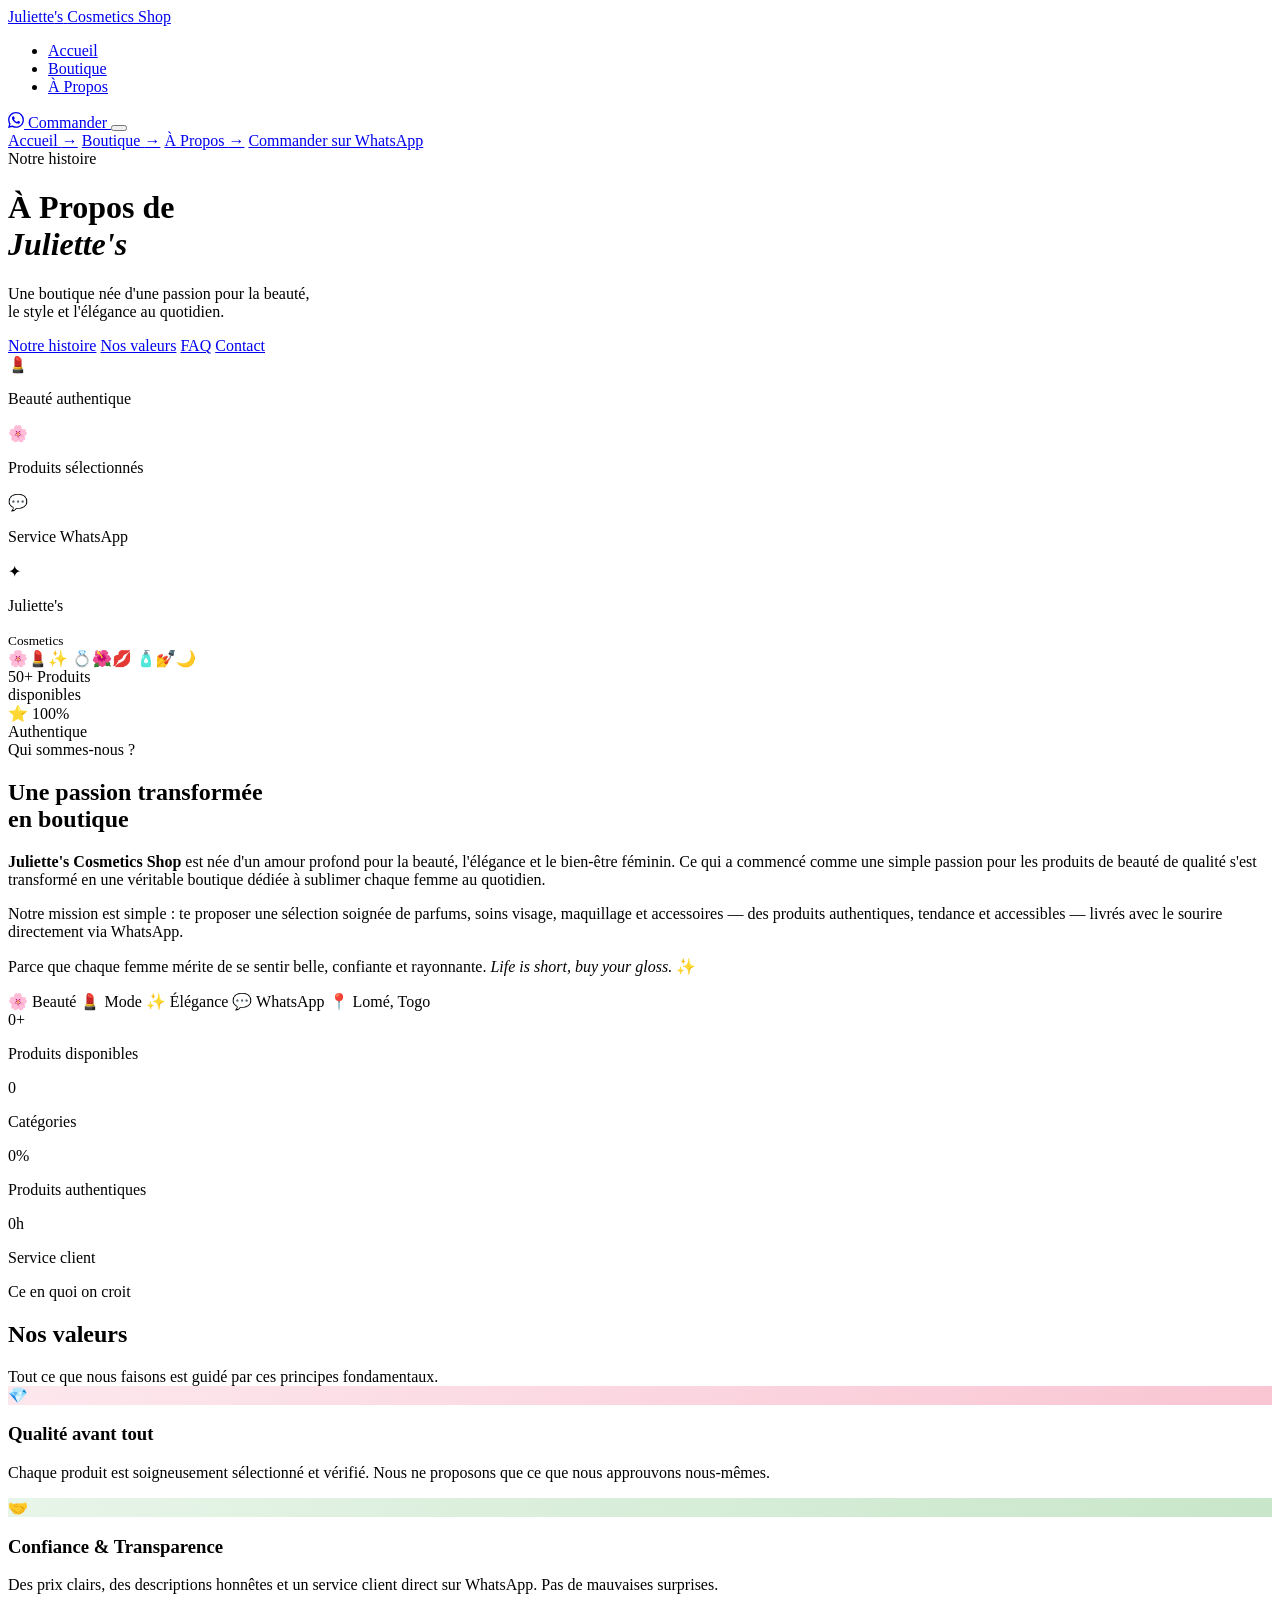
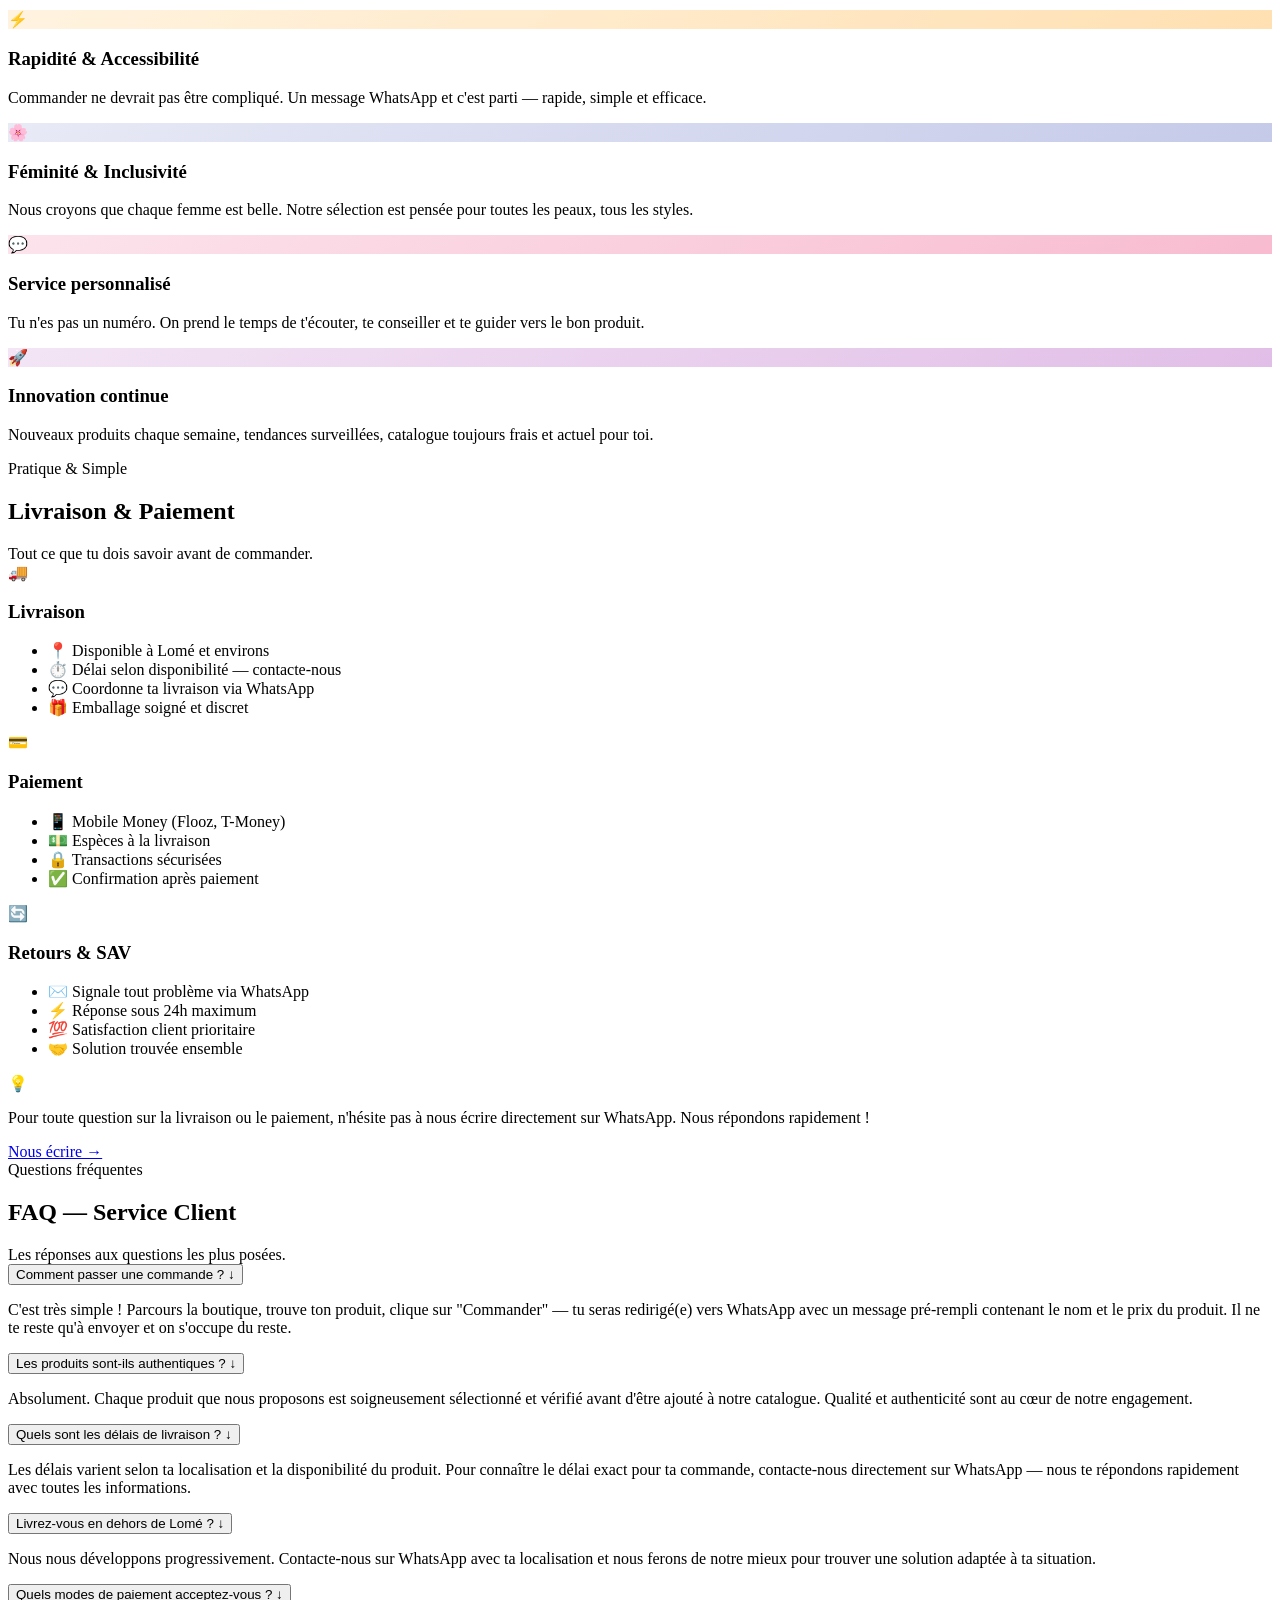
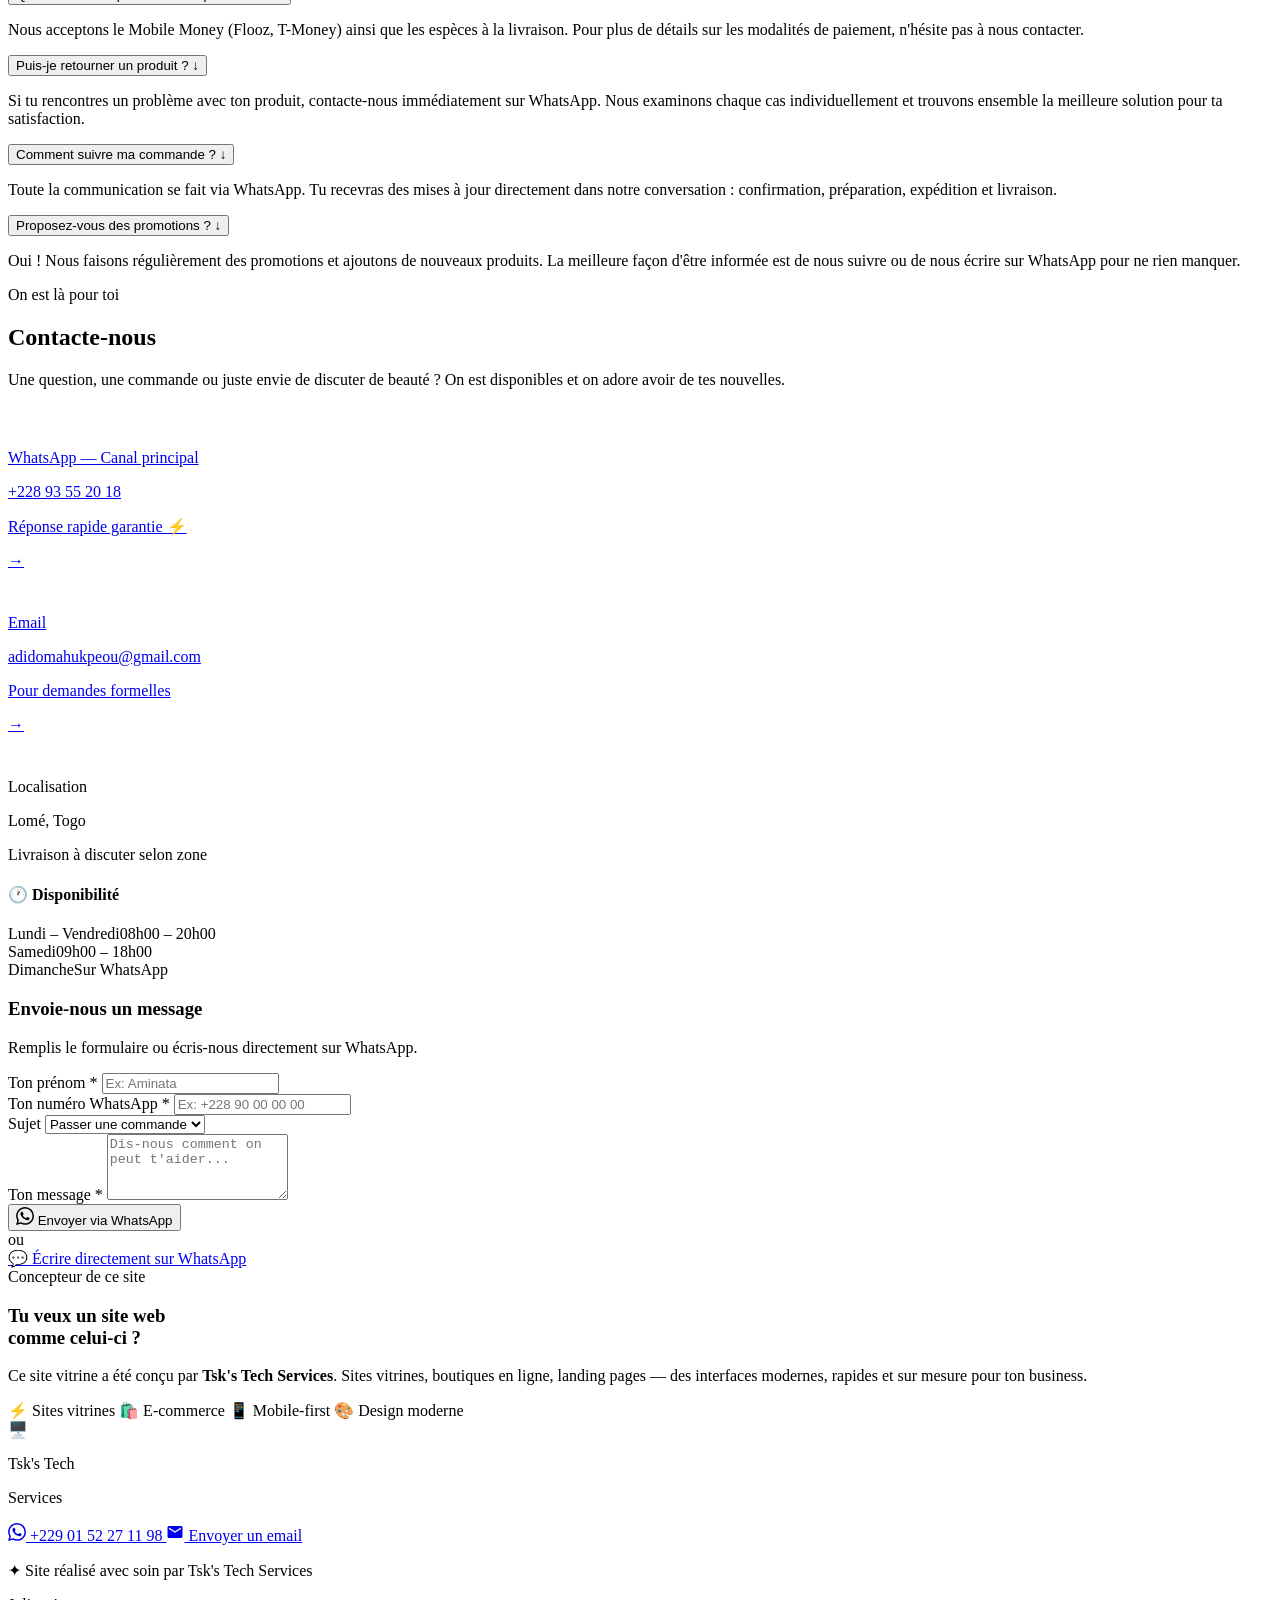
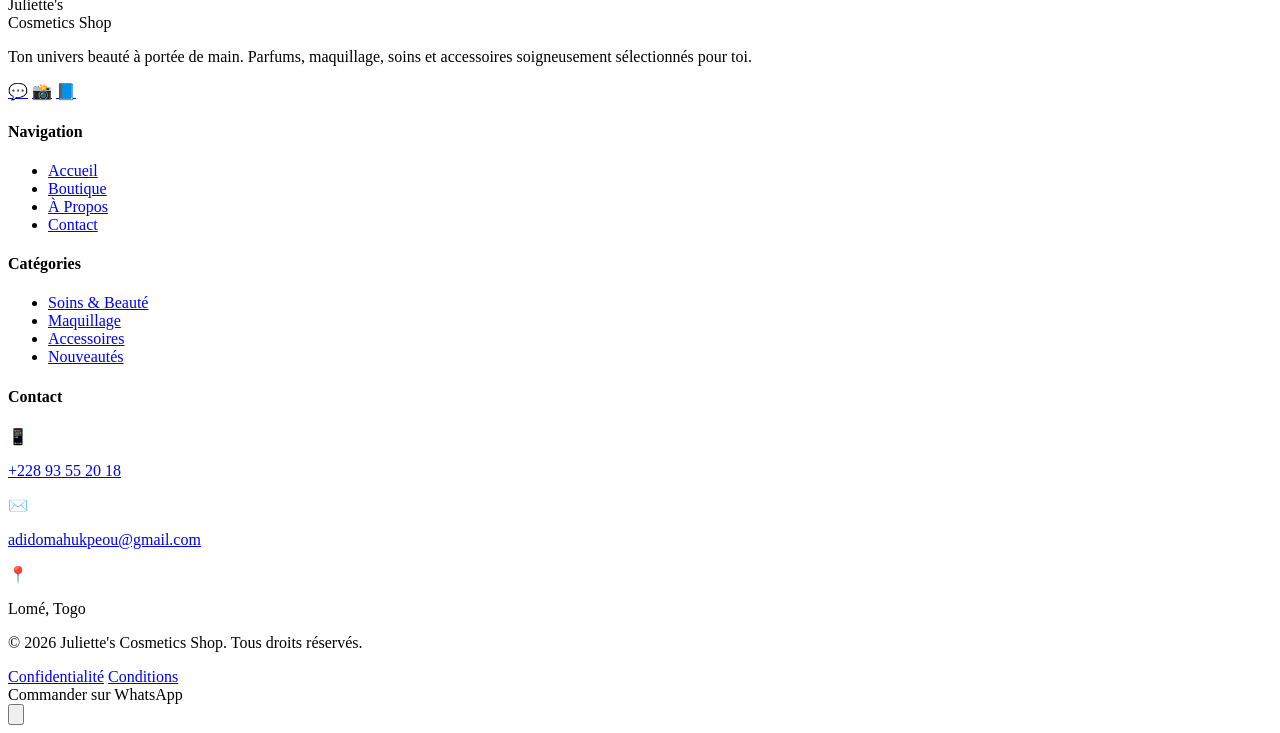
==== apropos.html @ b04f206f "Add files via upload" ====
<!DOCTYPE html>
<html lang="fr">
<head>
  <meta charset="UTF-8" />
  <meta name="viewport" content="width=device-width, initial-scale=1.0" />
  <meta name="description" content="À Propos de Juliette's Cosmetics Shop — Notre histoire, nos valeurs et notre service client." />
  <title>À Propos — Juliette's Cosmetics Shop</title>
  <link rel="stylesheet" href="css/style.css" />
  <link rel="stylesheet" href="css/apropos.css" />
</head>
<body>

  <!-- ═══════════════ NAVBAR ═══════════════ -->
  <nav class="navbar dark-nav">
    <div class="nav-inner">
      <a href="index.html" class="nav-logo">
        <span class="logo-main">Juliette<span>'s</span></span>
        <span class="logo-sub">Cosmetics Shop</span>
      </a>
      <ul class="nav-links">
        <li><a href="index.html">Accueil</a></li>
        <li><a href="boutique.html">Boutique</a></li>
        <li><a href="apropos.html" class="active">À Propos</a></li>
      </ul>
      <div class="nav-cta">
        <a href="https://wa.me/22893552018" target="_blank" class="btn btn-whatsapp">
          <svg viewBox="0 0 24 24" width="16" height="16" fill="currentColor"><path d="M17.472 14.382c-.297-.149-1.758-.867-2.03-.967-.273-.099-.471-.148-.67.15-.197.297-.767.966-.94 1.164-.173.199-.347.223-.644.075-.297-.15-1.255-.463-2.39-1.475-.883-.788-1.48-1.761-1.653-2.059-.173-.297-.018-.458.13-.606.134-.133.298-.347.446-.52.149-.174.198-.298.298-.497.099-.198.05-.371-.025-.52-.075-.149-.669-1.612-.916-2.207-.242-.579-.487-.5-.669-.51-.173-.008-.371-.01-.57-.01-.198 0-.52.074-.792.372-.272.297-1.04 1.016-1.04 2.479 0 1.462 1.065 2.875 1.213 3.074.149.198 2.096 3.2 5.077 4.487.709.306 1.262.489 1.694.625.712.227 1.36.195 1.871.118.571-.085 1.758-.719 2.006-1.413.248-.694.248-1.289.173-1.413-.074-.124-.272-.198-.57-.347m-5.421 7.403h-.004a9.87 9.87 0 01-5.031-1.378l-.361-.214-3.741.982.998-3.648-.235-.374a9.86 9.86 0 01-1.51-5.26c.001-5.45 4.436-9.884 9.888-9.884 2.64 0 5.122 1.03 6.988 2.898a9.825 9.825 0 012.893 6.994c-.003 5.45-4.437 9.884-9.885 9.884m8.413-18.297A11.815 11.815 0 0012.05 0C5.495 0 .16 5.335.157 11.892c0 2.096.547 4.142 1.588 5.945L.057 24l6.305-1.654a11.882 11.882 0 005.683 1.448h.005c6.554 0 11.89-5.335 11.893-11.893a11.821 11.821 0 00-3.48-8.413z"/></svg>
          Commander
        </a>
        <button class="hamburger" aria-label="Menu"><span></span><span></span><span></span></button>
      </div>
    </div>
  </nav>

  <!-- Mobile Menu -->
  <div class="mobile-menu">
    <a href="index.html">Accueil <span>→</span></a>
    <a href="boutique.html">Boutique <span>→</span></a>
    <a href="apropos.html">À Propos <span>→</span></a>
    <a href="https://wa.me/22893552018" target="_blank" class="mobile-cta btn btn-whatsapp">Commander sur WhatsApp</a>
  </div>

  <!-- ═══════════════ HERO BANNER ═══════════════ -->
  <header class="page-hero-banner apropos-hero">
    <div class="ah-shapes">
      <div class="ah-shape ah-shape-1"></div>
      <div class="ah-shape ah-shape-2"></div>
      <div class="ah-ring"></div>
    </div>
    <div class="container ah-inner">
      <div class="ah-content">
        <span class="eyebrow reveal">Notre histoire</span>
        <h1 class="section-title reveal delay-1">À Propos de<br/><em class="ah-em">Juliette's</em></h1>
        <p class="section-subtitle section-subtitle--white reveal delay-2">
          Une boutique née d'une passion pour la beauté,<br/>
          le style et l'élégance au quotidien.
        </p>
        <div class="ah-nav-pills reveal delay-3">
          <a href="#histoire" class="pill-btn">Notre histoire</a>
          <a href="#valeurs" class="pill-btn">Nos valeurs</a>
          <a href="#faq" class="pill-btn">FAQ</a>
          <a href="#contact" class="pill-btn">Contact</a>
        </div>
      </div>
      <div class="ah-visual reveal-right delay-2">
        <div class="ah-card ah-card-1">
          <span class="ah-card-icon">💄</span>
          <p class="ah-card-label">Beauté authentique</p>
        </div>
        <div class="ah-card ah-card-2">
          <span class="ah-card-icon">🌸</span>
          <p class="ah-card-label">Produits sélectionnés</p>
        </div>
        <div class="ah-card ah-card-3">
          <span class="ah-card-icon">💬</span>
          <p class="ah-card-label">Service WhatsApp</p>
        </div>
        <div class="ah-center-badge">
          <span>✦</span>
          <p>Juliette's</p>
          <small>Cosmetics</small>
        </div>
      </div>
    </div>
  </header>

  <!-- ═══════════════ NOTRE HISTOIRE ═══════════════ -->
  <section class="section-pad histoire-section" id="histoire">
    <div class="container">
      <div class="histoire-inner">
        <div class="histoire-visual reveal-left">
          <div class="hv-main">
            <div class="hv-emoji-grid">
              <span>🌸</span><span>💄</span><span>✨</span>
              <span>💍</span><span>🌺</span><span>💋</span>
              <span>🧴</span><span>💅</span><span>🌙</span>
            </div>
          </div>
          <div class="hv-badge">
            <span class="hv-badge-num">50+</span>
            <span class="hv-badge-text">Produits<br/>disponibles</span>
          </div>
          <div class="hv-badge hv-badge-2">
            <span class="hv-badge-icon">⭐</span>
            <span class="hv-badge-text">100%<br/>Authentique</span>
          </div>
        </div>
        <div class="histoire-text reveal-right">
          <span class="eyebrow">Qui sommes-nous ?</span>
          <h2 class="section-title">Une passion transformée<br/>en boutique</h2>
          <p class="histoire-p">
            <strong>Juliette's Cosmetics Shop</strong> est née d'un amour profond pour la beauté, 
            l'élégance et le bien-être féminin. Ce qui a commencé comme une simple passion pour 
            les produits de beauté de qualité s'est transformé en une véritable boutique dédiée 
            à sublimer chaque femme au quotidien.
          </p>
          <p class="histoire-p">
            Notre mission est simple : te proposer une sélection soignée de parfums, soins visage, 
            maquillage et accessoires — des produits authentiques, tendance et accessibles — 
            livrés avec le sourire directement via WhatsApp.
          </p>
          <p class="histoire-p">
            Parce que chaque femme mérite de se sentir belle, confiante et rayonnante.
            <em>Life is short, buy your gloss.</em> ✨
          </p>
          <div class="histoire-tags">
            <span class="htag">🌸 Beauté</span>
            <span class="htag">💄 Mode</span>
            <span class="htag">✨ Élégance</span>
            <span class="htag">💬 WhatsApp</span>
            <span class="htag">📍 Lomé, Togo</span>
          </div>
        </div>
      </div>
    </div>
  </section>

  <!-- ═══════════════ CHIFFRES ═══════════════ -->
  <section class="chiffres-section dark-section">
    <div class="container">
      <div class="chiffres-grid">
        <div class="chiffre-item reveal delay-1">
          <span class="chiffre-num" data-target="50">0</span><span class="chiffre-plus">+</span>
          <p class="chiffre-label">Produits disponibles</p>
        </div>
        <div class="chiffre-item reveal delay-2">
          <span class="chiffre-num" data-target="4">0</span>
          <p class="chiffre-label">Catégories</p>
        </div>
        <div class="chiffre-item reveal delay-3">
          <span class="chiffre-num" data-target="100">0</span><span class="chiffre-plus">%</span>
          <p class="chiffre-label">Produits authentiques</p>
        </div>
        <div class="chiffre-item reveal delay-4">
          <span class="chiffre-num" data-target="24">0</span><span class="chiffre-plus">h</span>
          <p class="chiffre-label">Service client</p>
        </div>
      </div>
    </div>
  </section>

  <!-- ═══════════════ NOS VALEURS ═══════════════ -->
  <section class="section-pad valeurs-section" id="valeurs">
    <div class="container">
      <div class="section-header text-center reveal">
        <span class="eyebrow">Ce en quoi on croit</span>
        <h2 class="section-title">Nos valeurs</h2>
        <p class="section-subtitle" style="margin:0 auto;">Tout ce que nous faisons est guidé par ces principes fondamentaux.</p>
      </div>
      <div class="valeurs-grid">
        <div class="valeur-card reveal delay-1">
          <div class="valeur-icon-wrap" style="background:linear-gradient(135deg,#fde8ee,#f9c5d3);">
            <span class="valeur-icon">💎</span>
          </div>
          <h3>Qualité avant tout</h3>
          <p>Chaque produit est soigneusement sélectionné et vérifié. Nous ne proposons que ce que nous approuvons nous-mêmes.</p>
        </div>
        <div class="valeur-card reveal delay-2">
          <div class="valeur-icon-wrap" style="background:linear-gradient(135deg,#e8f5e9,#c8e6c9);">
            <span class="valeur-icon">🤝</span>
          </div>
          <h3>Confiance & Transparence</h3>
          <p>Des prix clairs, des descriptions honnêtes et un service client direct sur WhatsApp. Pas de mauvaises surprises.</p>
        </div>
        <div class="valeur-card reveal delay-3">
          <div class="valeur-icon-wrap" style="background:linear-gradient(135deg,#fff3e0,#ffe0b2);">
            <span class="valeur-icon">⚡</span>
          </div>
          <h3>Rapidité & Accessibilité</h3>
          <p>Commander ne devrait pas être compliqué. Un message WhatsApp et c'est parti — rapide, simple et efficace.</p>
        </div>
        <div class="valeur-card reveal delay-4">
          <div class="valeur-icon-wrap" style="background:linear-gradient(135deg,#e8eaf6,#c5cae9);">
            <span class="valeur-icon">🌸</span>
          </div>
          <h3>Féminité & Inclusivité</h3>
          <p>Nous croyons que chaque femme est belle. Notre sélection est pensée pour toutes les peaux, tous les styles.</p>
        </div>
        <div class="valeur-card reveal delay-5">
          <div class="valeur-icon-wrap" style="background:linear-gradient(135deg,#fce4ec,#f8bbd0);">
            <span class="valeur-icon">💬</span>
          </div>
          <h3>Service personnalisé</h3>
          <p>Tu n'es pas un numéro. On prend le temps de t'écouter, te conseiller et te guider vers le bon produit.</p>
        </div>
        <div class="valeur-card reveal delay-6">
          <div class="valeur-icon-wrap" style="background:linear-gradient(135deg,#f3e5f5,#e1bee7);">
            <span class="valeur-icon">🚀</span>
          </div>
          <h3>Innovation continue</h3>
          <p>Nouveaux produits chaque semaine, tendances surveillées, catalogue toujours frais et actuel pour toi.</p>
        </div>
      </div>
    </div>
  </section>

  <!-- ═══════════════ LIVRAISON & PAIEMENT ═══════════════ -->
  <section class="section-pad livraison-section dark-section-2">
    <div class="container">
      <div class="section-header text-center reveal">
        <span class="eyebrow eyebrow--gold">Pratique & Simple</span>
        <h2 class="section-title section-title--white">Livraison & Paiement</h2>
        <p class="section-subtitle section-subtitle--white" style="margin:0 auto;">Tout ce que tu dois savoir avant de commander.</p>
      </div>
      <div class="livraison-grid">
        <div class="livraison-card reveal delay-1">
          <div class="lc-icon">🚚</div>
          <h3>Livraison</h3>
          <ul class="lc-list">
            <li><span>📍</span> Disponible à Lomé et environs</li>
            <li><span>⏱️</span> Délai selon disponibilité — contacte-nous</li>
            <li><span>💬</span> Coordonne ta livraison via WhatsApp</li>
            <li><span>🎁</span> Emballage soigné et discret</li>
          </ul>
        </div>
        <div class="livraison-card reveal delay-2">
          <div class="lc-icon">💳</div>
          <h3>Paiement</h3>
          <ul class="lc-list">
            <li><span>📱</span> Mobile Money (Flooz, T-Money)</li>
            <li><span>💵</span> Espèces à la livraison</li>
            <li><span>🔒</span> Transactions sécurisées</li>
            <li><span>✅</span> Confirmation après paiement</li>
          </ul>
        </div>
        <div class="livraison-card reveal delay-3">
          <div class="lc-icon">🔄</div>
          <h3>Retours & SAV</h3>
          <ul class="lc-list">
            <li><span>✉️</span> Signale tout problème via WhatsApp</li>
            <li><span>⚡</span> Réponse sous 24h maximum</li>
            <li><span>💯</span> Satisfaction client prioritaire</li>
            <li><span>🤝</span> Solution trouvée ensemble</li>
          </ul>
        </div>
      </div>
      <div class="livraison-note reveal">
        <span class="ln-icon">💡</span>
        <p>Pour toute question sur la livraison ou le paiement, n'hésite pas à nous écrire directement sur WhatsApp. Nous répondons rapidement !</p>
        <a href="https://wa.me/22893552018?text=Bonjour%20Juliette's%20!%20J'ai%20une%20question%20sur%20la%20livraison." target="_blank" class="btn btn-gold">Nous écrire →</a>
      </div>
    </div>
  </section>

  <!-- ═══════════════ FAQ ═══════════════ -->
  <section class="section-pad faq-section" id="faq">
    <div class="container">
      <div class="section-header text-center reveal">
        <span class="eyebrow">Questions fréquentes</span>
        <h2 class="section-title">FAQ — Service Client</h2>
        <p class="section-subtitle" style="margin:0 auto;">Les réponses aux questions les plus posées.</p>
      </div>
      <div class="faq-grid">
        <div class="faq-col">
          <div class="faq-item reveal" data-open="false">
            <button class="faq-q">
              <span>Comment passer une commande ?</span>
              <span class="faq-arrow">↓</span>
            </button>
            <div class="faq-a">
              <p>C'est très simple ! Parcours la boutique, trouve ton produit, clique sur "Commander" — tu seras redirigé(e) vers WhatsApp avec un message pré-rempli contenant le nom et le prix du produit. Il ne te reste qu'à envoyer et on s'occupe du reste.</p>
            </div>
          </div>
          <div class="faq-item reveal delay-1" data-open="false">
            <button class="faq-q">
              <span>Les produits sont-ils authentiques ?</span>
              <span class="faq-arrow">↓</span>
            </button>
            <div class="faq-a">
              <p>Absolument. Chaque produit que nous proposons est soigneusement sélectionné et vérifié avant d'être ajouté à notre catalogue. Qualité et authenticité sont au cœur de notre engagement.</p>
            </div>
          </div>
          <div class="faq-item reveal delay-2" data-open="false">
            <button class="faq-q">
              <span>Quels sont les délais de livraison ?</span>
              <span class="faq-arrow">↓</span>
            </button>
            <div class="faq-a">
              <p>Les délais varient selon ta localisation et la disponibilité du produit. Pour connaître le délai exact pour ta commande, contacte-nous directement sur WhatsApp — nous te répondons rapidement avec toutes les informations.</p>
            </div>
          </div>
          <div class="faq-item reveal delay-3" data-open="false">
            <button class="faq-q">
              <span>Livrez-vous en dehors de Lomé ?</span>
              <span class="faq-arrow">↓</span>
            </button>
            <div class="faq-a">
              <p>Nous nous développons progressivement. Contacte-nous sur WhatsApp avec ta localisation et nous ferons de notre mieux pour trouver une solution adaptée à ta situation.</p>
            </div>
          </div>
        </div>
        <div class="faq-col">
          <div class="faq-item reveal delay-1" data-open="false">
            <button class="faq-q">
              <span>Quels modes de paiement acceptez-vous ?</span>
              <span class="faq-arrow">↓</span>
            </button>
            <div class="faq-a">
              <p>Nous acceptons le Mobile Money (Flooz, T-Money) ainsi que les espèces à la livraison. Pour plus de détails sur les modalités de paiement, n'hésite pas à nous contacter.</p>
            </div>
          </div>
          <div class="faq-item reveal delay-2" data-open="false">
            <button class="faq-q">
              <span>Puis-je retourner un produit ?</span>
              <span class="faq-arrow">↓</span>
            </button>
            <div class="faq-a">
              <p>Si tu rencontres un problème avec ton produit, contacte-nous immédiatement sur WhatsApp. Nous examinons chaque cas individuellement et trouvons ensemble la meilleure solution pour ta satisfaction.</p>
            </div>
          </div>
          <div class="faq-item reveal delay-3" data-open="false">
            <button class="faq-q">
              <span>Comment suivre ma commande ?</span>
              <span class="faq-arrow">↓</span>
            </button>
            <div class="faq-a">
              <p>Toute la communication se fait via WhatsApp. Tu recevras des mises à jour directement dans notre conversation : confirmation, préparation, expédition et livraison.</p>
            </div>
          </div>
          <div class="faq-item reveal delay-4" data-open="false">
            <button class="faq-q">
              <span>Proposez-vous des promotions ?</span>
              <span class="faq-arrow">↓</span>
            </button>
            <div class="faq-a">
              <p>Oui ! Nous faisons régulièrement des promotions et ajoutons de nouveaux produits. La meilleure façon d'être informée est de nous suivre ou de nous écrire sur WhatsApp pour ne rien manquer.</p>
            </div>
          </div>
        </div>
      </div>
    </div>
  </section>

  <!-- ═══════════════ CONTACT ═══════════════ -->
  <section class="section-pad contact-section" id="contact">
    <div class="container">
      <div class="contact-inner">

        <!-- Left: Info -->
        <div class="contact-info reveal-left">
          <span class="eyebrow">On est là pour toi</span>
          <h2 class="section-title">Contacte-nous</h2>
          <p class="section-subtitle">
            Une question, une commande ou juste envie de discuter de beauté ? 
            On est disponibles et on adore avoir de tes nouvelles.
          </p>

          <div class="contact-channels">
            <a href="https://wa.me/22893552018" target="_blank" class="contact-channel contact-channel--wa">
              <div class="cc-icon">
                <svg viewBox="0 0 24 24" width="24" fill="white"><path d="M17.472 14.382c-.297-.149-1.758-.867-2.03-.967-.273-.099-.471-.148-.67.15-.197.297-.767.966-.94 1.164-.173.199-.347.223-.644.075-.297-.15-1.255-.463-2.39-1.475-.883-.788-1.48-1.761-1.653-2.059-.173-.297-.018-.458.13-.606.134-.133.298-.347.446-.52.149-.174.198-.298.298-.497.099-.198.05-.371-.025-.52-.075-.149-.669-1.612-.916-2.207-.242-.579-.487-.5-.669-.51-.173-.008-.371-.01-.57-.01-.198 0-.52.074-.792.372-.272.297-1.04 1.016-1.04 2.479 0 1.462 1.065 2.875 1.213 3.074.149.198 2.096 3.2 5.077 4.487.709.306 1.262.489 1.694.625.712.227 1.36.195 1.871.118.571-.085 1.758-.719 2.006-1.413.248-.694.248-1.289.173-1.413-.074-.124-.272-.198-.57-.347m-5.421 7.403h-.004a9.87 9.87 0 01-5.031-1.378l-.361-.214-3.741.982.998-3.648-.235-.374a9.86 9.86 0 01-1.51-5.26c.001-5.45 4.436-9.884 9.888-9.884 2.64 0 5.122 1.03 6.988 2.898a9.825 9.825 0 012.893 6.994c-.003 5.45-4.437 9.884-9.885 9.884m8.413-18.297A11.815 11.815 0 0012.05 0C5.495 0 .16 5.335.157 11.892c0 2.096.547 4.142 1.588 5.945L.057 24l6.305-1.654a11.882 11.882 0 005.683 1.448h.005c6.554 0 11.89-5.335 11.893-11.893a11.821 11.821 0 00-3.48-8.413z"/></svg>
              </div>
              <div class="cc-text">
                <p class="cc-label">WhatsApp — Canal principal</p>
                <p class="cc-value">+228 93 55 20 18</p>
                <p class="cc-desc">Réponse rapide garantie ⚡</p>
              </div>
              <span class="cc-arrow">→</span>
            </a>

            <a href="mailto:adidomahukpeou@gmail.com" class="contact-channel contact-channel--email">
              <div class="cc-icon" style="background:linear-gradient(135deg,var(--rose),var(--rose-deep));">
                <svg viewBox="0 0 24 24" width="24" fill="white"><path d="M20 4H4c-1.1 0-2 .9-2 2v12c0 1.1.9 2 2 2h16c1.1 0 2-.9 2-2V6c0-1.1-.9-2-2-2zm0 4l-8 5-8-5V6l8 5 8-5v2z"/></svg>
              </div>
              <div class="cc-text">
                <p class="cc-label">Email</p>
                <p class="cc-value">adidomahukpeou@gmail.com</p>
                <p class="cc-desc">Pour demandes formelles</p>
              </div>
              <span class="cc-arrow">→</span>
            </a>

            <div class="contact-channel contact-channel--location" style="cursor:default;">
              <div class="cc-icon" style="background:linear-gradient(135deg,var(--charcoal),var(--charcoal-2));">
                <svg viewBox="0 0 24 24" width="24" fill="white"><path d="M12 2C8.13 2 5 5.13 5 9c0 5.25 7 13 7 13s7-7.75 7-13c0-3.87-3.13-7-7-7zm0 9.5c-1.38 0-2.5-1.12-2.5-2.5s1.12-2.5 2.5-2.5 2.5 1.12 2.5 2.5-1.12 2.5-2.5 2.5z"/></svg>
              </div>
              <div class="cc-text">
                <p class="cc-label">Localisation</p>
                <p class="cc-value">Lomé, Togo</p>
                <p class="cc-desc">Livraison à discuter selon zone</p>
              </div>
            </div>
          </div>

          <!-- Horaires -->
          <div class="horaires-card">
            <h4 class="horaires-title">🕐 Disponibilité</h4>
            <div class="horaires-row">
              <span>Lundi – Vendredi</span><span class="h-time">08h00 – 20h00</span>
            </div>
            <div class="horaires-row">
              <span>Samedi</span><span class="h-time">09h00 – 18h00</span>
            </div>
            <div class="horaires-row">
              <span>Dimanche</span><span class="h-time">Sur WhatsApp</span>
            </div>
          </div>
        </div>

        <!-- Right: Form + WA CTA -->
        <div class="contact-form-wrap reveal-right">
          <div class="contact-form-card">
            <div class="cfc-header">
              <h3>Envoie-nous un message</h3>
              <p>Remplis le formulaire ou écris-nous directement sur WhatsApp.</p>
            </div>

            <div class="contact-form" id="contactForm">
              <div class="form-group">
                <label for="fname">Ton prénom *</label>
                <input type="text" id="fname" placeholder="Ex: Aminata" required />
              </div>
              <div class="form-group">
                <label for="fphone">Ton numéro WhatsApp *</label>
                <input type="tel" id="fphone" placeholder="Ex: +228 90 00 00 00" required />
              </div>
              <div class="form-group">
                <label for="fsubject">Sujet</label>
                <select id="fsubject">
                  <option value="commande">Passer une commande</option>
                  <option value="info">Infos sur un produit</option>
                  <option value="livraison">Question livraison</option>
                  <option value="retour">Retour / SAV</option>
                  <option value="autre">Autre</option>
                </select>
              </div>
              <div class="form-group">
                <label for="fmessage">Ton message *</label>
                <textarea id="fmessage" rows="4" placeholder="Dis-nous comment on peut t'aider..." required></textarea>
              </div>
              <button type="button" class="btn btn-whatsapp w-full" id="submitFormBtn">
                <svg viewBox="0 0 24 24" width="18" fill="currentColor"><path d="M17.472 14.382c-.297-.149-1.758-.867-2.03-.967-.273-.099-.471-.148-.67.15-.197.297-.767.966-.94 1.164-.173.199-.347.223-.644.075-.297-.15-1.255-.463-2.39-1.475-.883-.788-1.48-1.761-1.653-2.059-.173-.297-.018-.458.13-.606.134-.133.298-.347.446-.52.149-.174.198-.298.298-.497.099-.198.05-.371-.025-.52-.075-.149-.669-1.612-.916-2.207-.242-.579-.487-.5-.669-.51-.173-.008-.371-.01-.57-.01-.198 0-.52.074-.792.372-.272.297-1.04 1.016-1.04 2.479 0 1.462 1.065 2.875 1.213 3.074.149.198 2.096 3.2 5.077 4.487.709.306 1.262.489 1.694.625.712.227 1.36.195 1.871.118.571-.085 1.758-.719 2.006-1.413.248-.694.248-1.289.173-1.413-.074-.124-.272-.198-.57-.347m-5.421 7.403h-.004a9.87 9.87 0 01-5.031-1.378l-.361-.214-3.741.982.998-3.648-.235-.374a9.86 9.86 0 01-1.51-5.26c.001-5.45 4.436-9.884 9.888-9.884 2.64 0 5.122 1.03 6.988 2.898a9.825 9.825 0 012.893 6.994c-.003 5.45-4.437 9.884-9.885 9.884m8.413-18.297A11.815 11.815 0 0012.05 0C5.495 0 .16 5.335.157 11.892c0 2.096.547 4.142 1.588 5.945L.057 24l6.305-1.654a11.882 11.882 0 005.683 1.448h.005c6.554 0 11.89-5.335 11.893-11.893a11.821 11.821 0 00-3.48-8.413z"/></svg>
                Envoyer via WhatsApp
              </button>
            </div>

            <div class="cfc-divider"><span>ou</span></div>

            <a href="https://wa.me/22893552018" target="_blank" class="btn btn-outline direct-wa-btn">
              💬 Écrire directement sur WhatsApp
            </a>
          </div>
        </div>

      </div>
    </div>
  </section>

  <!-- ═══════════════ TSK'S TECH — ENCART PUB ═══════════════ -->
  <section class="tsk-section">
    <div class="container">
      <div class="tsk-card reveal">
        <div class="tsk-deco-1"></div>
        <div class="tsk-deco-2"></div>
        <div class="tsk-left">
          <div class="tsk-badge">
            <span class="tsk-badge-dot"></span>
            Concepteur de ce site
          </div>
          <h3 class="tsk-title">Tu veux un site web<br/>comme celui-ci ?</h3>
          <p class="tsk-desc">Ce site vitrine a été conçu par <strong>Tsk's Tech Services</strong>. Sites vitrines, boutiques en ligne, landing pages — des interfaces modernes, rapides et sur mesure pour ton business.</p>
          <div class="tsk-tags">
            <span>⚡ Sites vitrines</span>
            <span>🛍️ E-commerce</span>
            <span>📱 Mobile-first</span>
            <span>🎨 Design moderne</span>
          </div>
        </div>
        <div class="tsk-right">
          <div class="tsk-brand">
            <div class="tsk-logo">
              <span class="tsk-logo-icon">🖥️</span>
              <div>
                <p class="tsk-logo-name">Tsk's Tech</p>
                <p class="tsk-logo-sub">Services</p>
              </div>
            </div>
          </div>
          <div class="tsk-contacts">
            <a href="https://wa.me/22952271198?text=Bonjour%20Tsk's%20Tech%20!%20J'ai%20vu%20votre%20travail%20sur%20Juliette's%20Cosmetics%20et%20je%20voudrais%20un%20site%20web." target="_blank" class="tsk-contact-btn tsk-wa">
              <svg viewBox="0 0 24 24" width="18" fill="currentColor"><path d="M17.472 14.382c-.297-.149-1.758-.867-2.03-.967-.273-.099-.471-.148-.67.15-.197.297-.767.966-.94 1.164-.173.199-.347.223-.644.075-.297-.15-1.255-.463-2.39-1.475-.883-.788-1.48-1.761-1.653-2.059-.173-.297-.018-.458.13-.606.134-.133.298-.347.446-.52.149-.174.198-.298.298-.497.099-.198.05-.371-.025-.52-.075-.149-.669-1.612-.916-2.207-.242-.579-.487-.5-.669-.51-.173-.008-.371-.01-.57-.01-.198 0-.52.074-.792.372-.272.297-1.04 1.016-1.04 2.479 0 1.462 1.065 2.875 1.213 3.074.149.198 2.096 3.2 5.077 4.487.709.306 1.262.489 1.694.625.712.227 1.36.195 1.871.118.571-.085 1.758-.719 2.006-1.413.248-.694.248-1.289.173-1.413-.074-.124-.272-.198-.57-.347m-5.421 7.403h-.004a9.87 9.87 0 01-5.031-1.378l-.361-.214-3.741.982.998-3.648-.235-.374a9.86 9.86 0 01-1.51-5.26c.001-5.45 4.436-9.884 9.888-9.884 2.64 0 5.122 1.03 6.988 2.898a9.825 9.825 0 012.893 6.994c-.003 5.45-4.437 9.884-9.885 9.884m8.413-18.297A11.815 11.815 0 0012.05 0C5.495 0 .16 5.335.157 11.892c0 2.096.547 4.142 1.588 5.945L.057 24l6.305-1.654a11.882 11.882 0 005.683 1.448h.005c6.554 0 11.89-5.335 11.893-11.893a11.821 11.821 0 00-3.48-8.413z"/></svg>
              +229 01 52 27 11 98
            </a>
            <a href="mailto:adidomahukpeou@gmail.com" class="tsk-contact-btn tsk-email">
              <svg viewBox="0 0 24 24" width="18" fill="currentColor"><path d="M20 4H4c-1.1 0-2 .9-2 2v12c0 1.1.9 2 2 2h16c1.1 0 2-.9 2-2V6c0-1.1-.9-2-2-2zm0 4l-8 5-8-5V6l8 5 8-5v2z"/></svg>
              Envoyer un email
            </a>
          </div>
          <p class="tsk-made">✦ Site réalisé avec soin par Tsk's Tech Services</p>
        </div>
      </div>
    </div>
  </section>

  <!-- ═══════════════ FOOTER ═══════════════ -->
  <footer class="footer">
    <div class="container">
      <div class="footer-grid">
        <div class="footer-brand">
          <div class="logo-main">Juliette<span>'s</span></div>
          <div class="logo-sub">Cosmetics Shop</div>
          <p>Ton univers beauté à portée de main. Parfums, maquillage, soins et accessoires soigneusement sélectionnés pour toi.</p>
          <div class="footer-socials">
            <a href="#" title="WhatsApp">💬</a>
            <a href="#" title="Instagram">📸</a>
            <a href="#" title="Facebook">📘</a>
          </div>
        </div>
        <div class="footer-col">
          <h4>Navigation</h4>
          <ul>
            <li><a href="index.html">Accueil</a></li>
            <li><a href="boutique.html">Boutique</a></li>
            <li><a href="apropos.html">À Propos</a></li>
            <li><a href="#contact">Contact</a></li>
          </ul>
        </div>
        <div class="footer-col">
          <h4>Catégories</h4>
          <ul>
            <li><a href="boutique.html?cat=soins-beaute">Soins & Beauté</a></li>
            <li><a href="boutique.html?cat=maquillage">Maquillage</a></li>
            <li><a href="boutique.html?cat=accessoires">Accessoires</a></li>
            <li><a href="boutique.html?cat=nouveautes">Nouveautés</a></li>
          </ul>
        </div>
        <div class="footer-col">
          <h4>Contact</h4>
          <div class="footer-contact-item">
            <span class="icon">📱</span>
            <p><a href="https://wa.me/22893552018" target="_blank">+228 93 55 20 18</a></p>
          </div>
          <div class="footer-contact-item">
            <span class="icon">✉️</span>
            <p><a href="mailto:adidomahukpeou@gmail.com">adidomahukpeou@gmail.com</a></p>
          </div>
          <div class="footer-contact-item">
            <span class="icon">📍</span>
            <p>Lomé, Togo</p>
          </div>
        </div>
      </div>
      <div class="footer-bottom">
        <p>© 2026 <span>Juliette's Cosmetics Shop</span>. Tous droits réservés.</p>
        <div class="footer-bottom-links">
          <a href="#">Confidentialité</a>
          <a href="#">Conditions</a>
        </div>
      </div>
    </div>
  </footer>

  <!-- WhatsApp Float -->
  <div class="whatsapp-float">
    <div class="whatsapp-tooltip">Commander sur WhatsApp</div>
    <button class="whatsapp-float-btn" aria-label="Commander sur WhatsApp">
      <svg viewBox="0 0 24 24"><path d="M17.472 14.382c-.297-.149-1.758-.867-2.03-.967-.273-.099-.471-.148-.67.15-.197.297-.767.966-.94 1.164-.173.199-.347.223-.644.075-.297-.15-1.255-.463-2.39-1.475-.883-.788-1.48-1.761-1.653-2.059-.173-.297-.018-.458.13-.606.134-.133.298-.347.446-.52.149-.174.198-.298.298-.497.099-.198.05-.371-.025-.52-.075-.149-.669-1.612-.916-2.207-.242-.579-.487-.5-.669-.51-.173-.008-.371-.01-.57-.01-.198 0-.52.074-.792.372-.272.297-1.04 1.016-1.04 2.479 0 1.462 1.065 2.875 1.213 3.074.149.198 2.096 3.2 5.077 4.487.709.306 1.262.489 1.694.625.712.227 1.36.195 1.871.118.571-.085 1.758-.719 2.006-1.413.248-.694.248-1.289.173-1.413-.074-.124-.272-.198-.57-.347m-5.421 7.403h-.004a9.87 9.87 0 01-5.031-1.378l-.361-.214-3.741.982.998-3.648-.235-.374a9.86 9.86 0 01-1.51-5.26c.001-5.45 4.436-9.884 9.888-9.884 2.64 0 5.122 1.03 6.988 2.898a9.825 9.825 0 012.893 6.994c-.003 5.45-4.437 9.884-9.885 9.884m8.413-18.297A11.815 11.815 0 0012.05 0C5.495 0 .16 5.335.157 11.892c0 2.096.547 4.142 1.588 5.945L.057 24l6.305-1.654a11.882 11.882 0 005.683 1.448h.005c6.554 0 11.89-5.335 11.893-11.893a11.821 11.821 0 00-3.48-8.413z"/></svg>
    </button>
  </div>

  <script src="js/main.js"></script>
  <script src="js/apropos.js"></script>
</body>
</html>
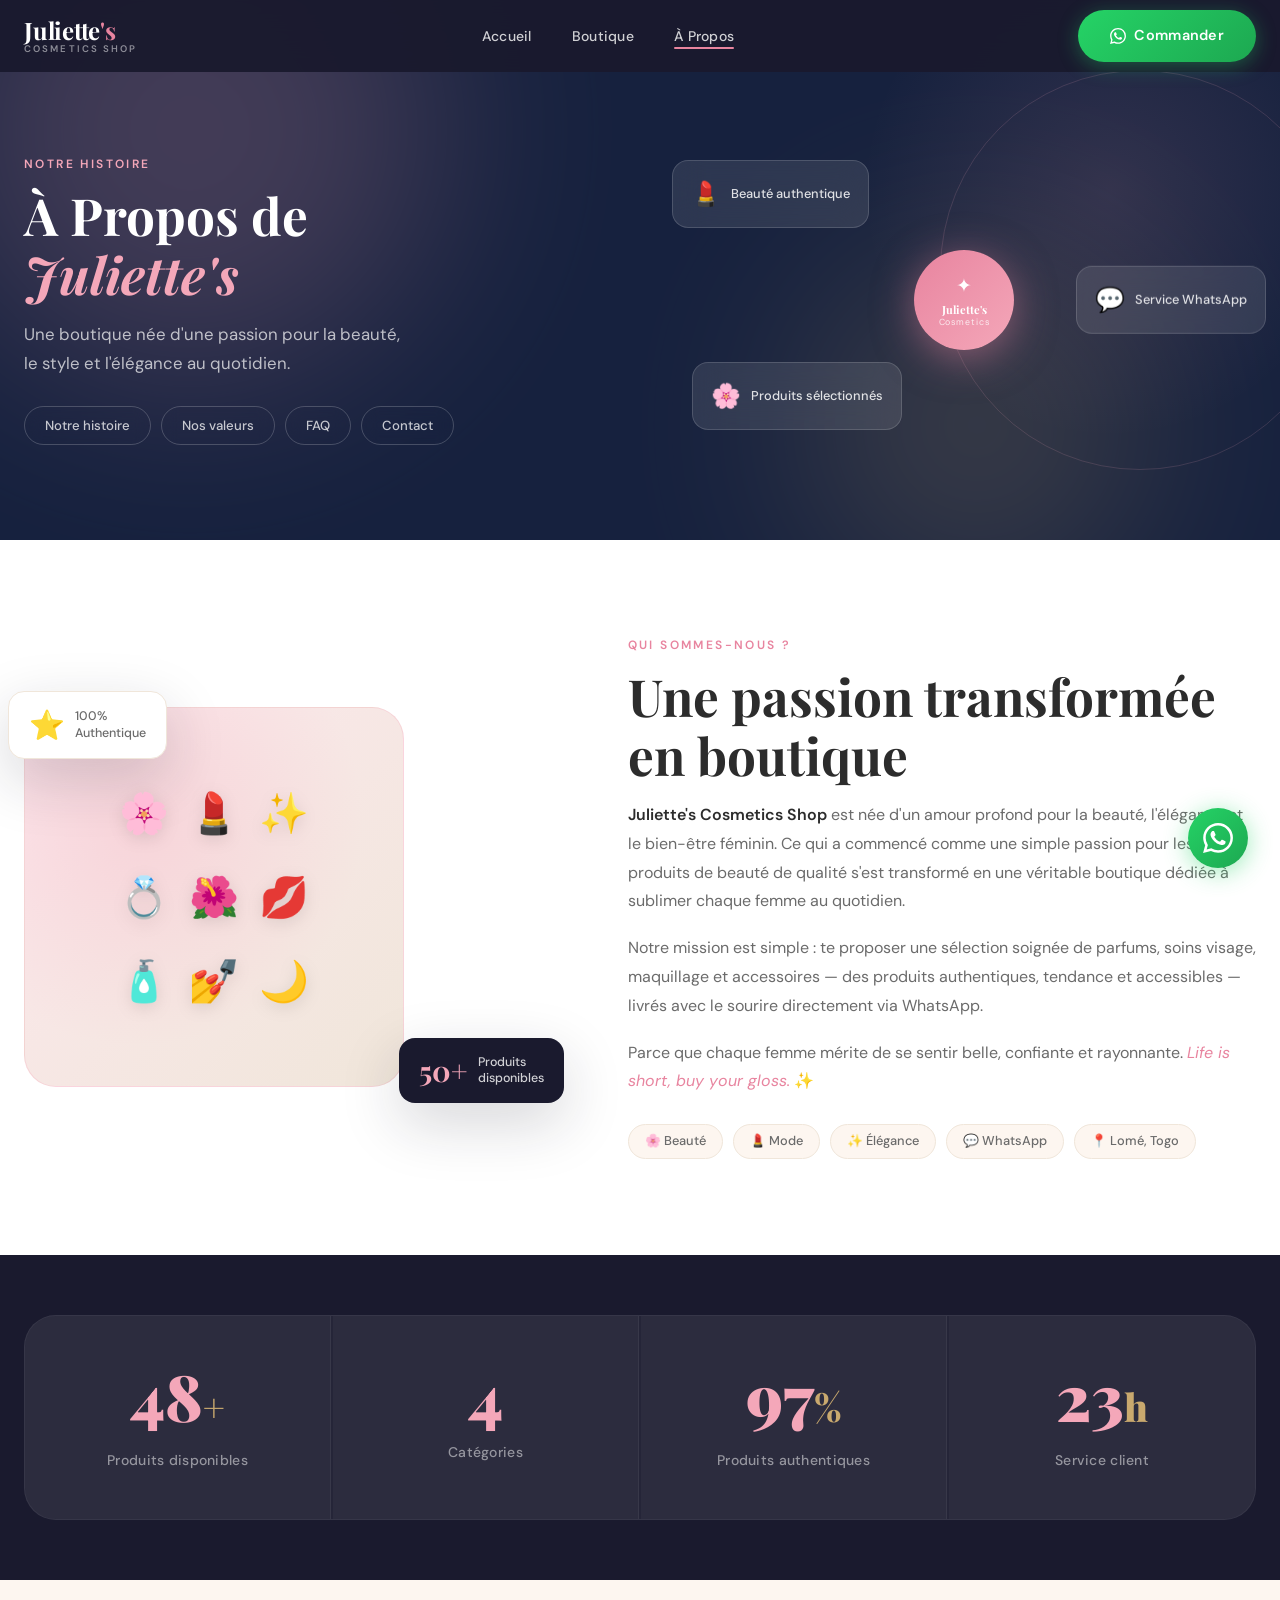
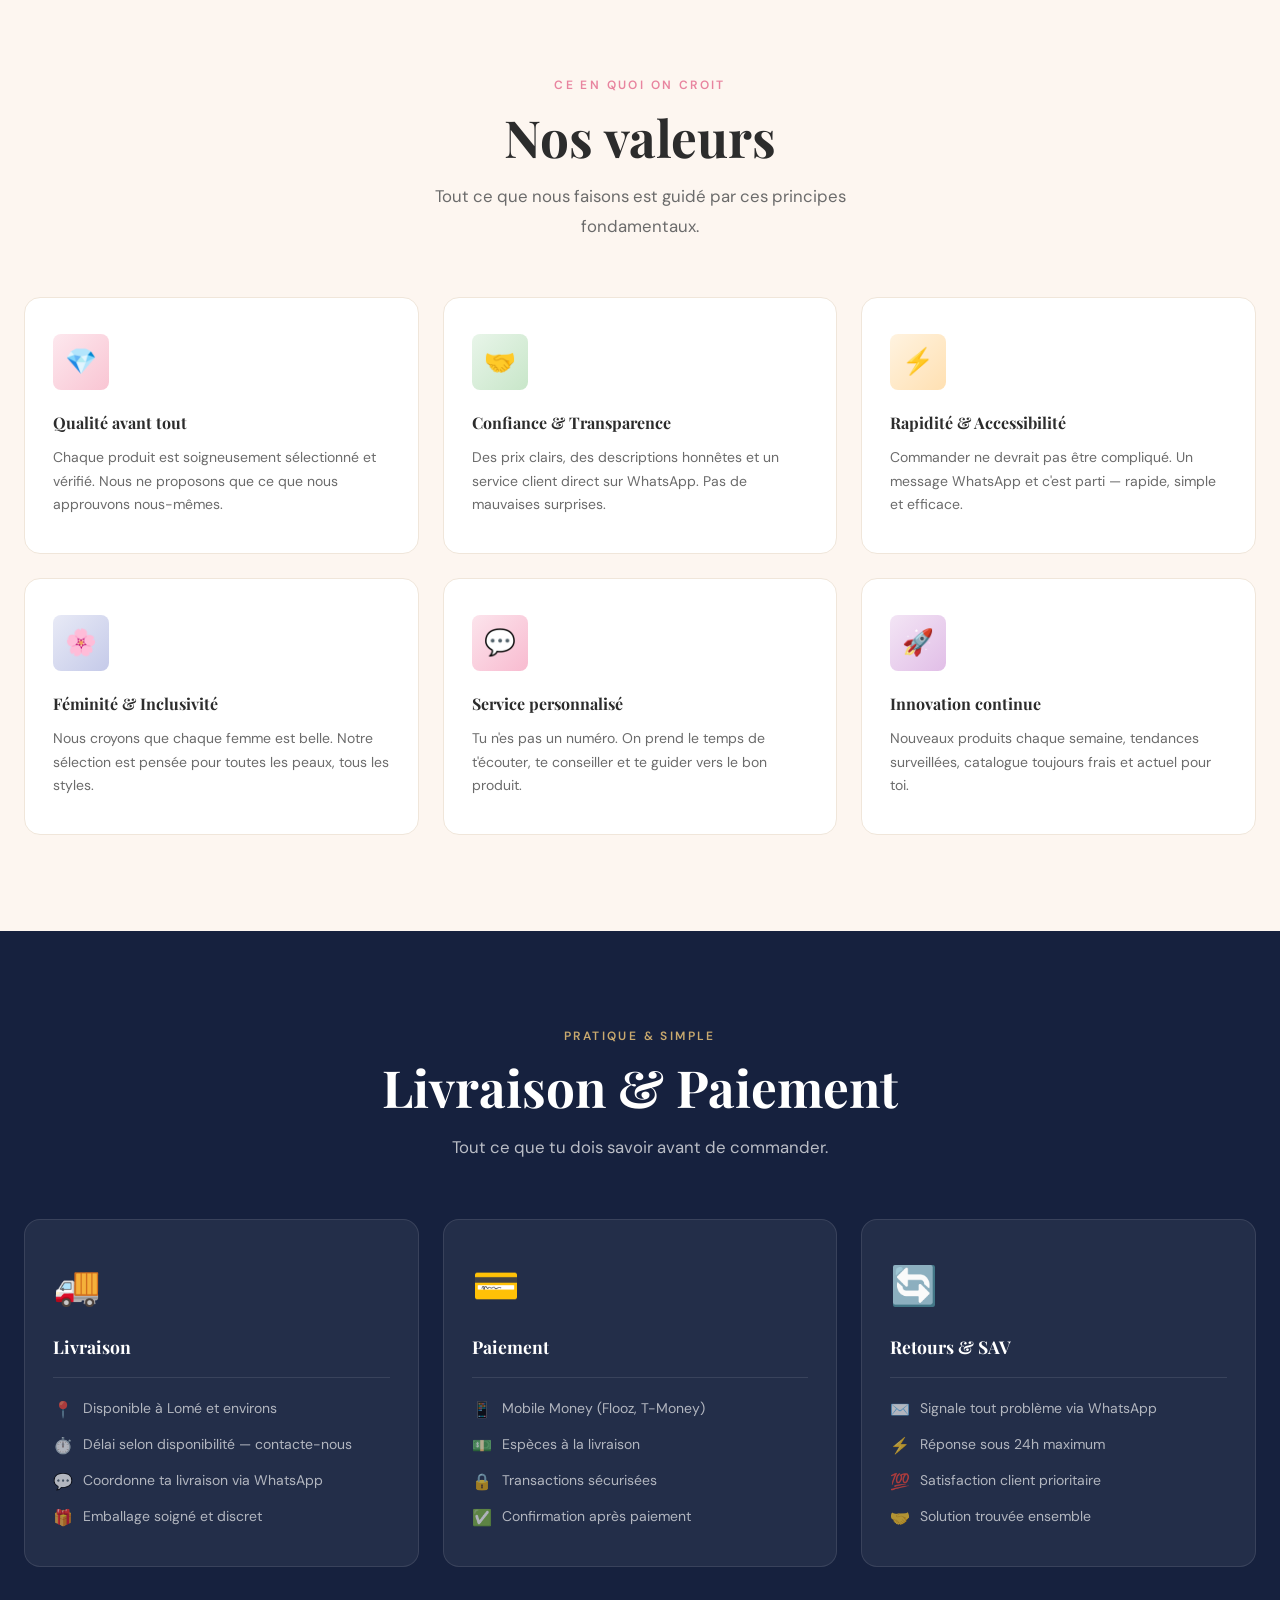
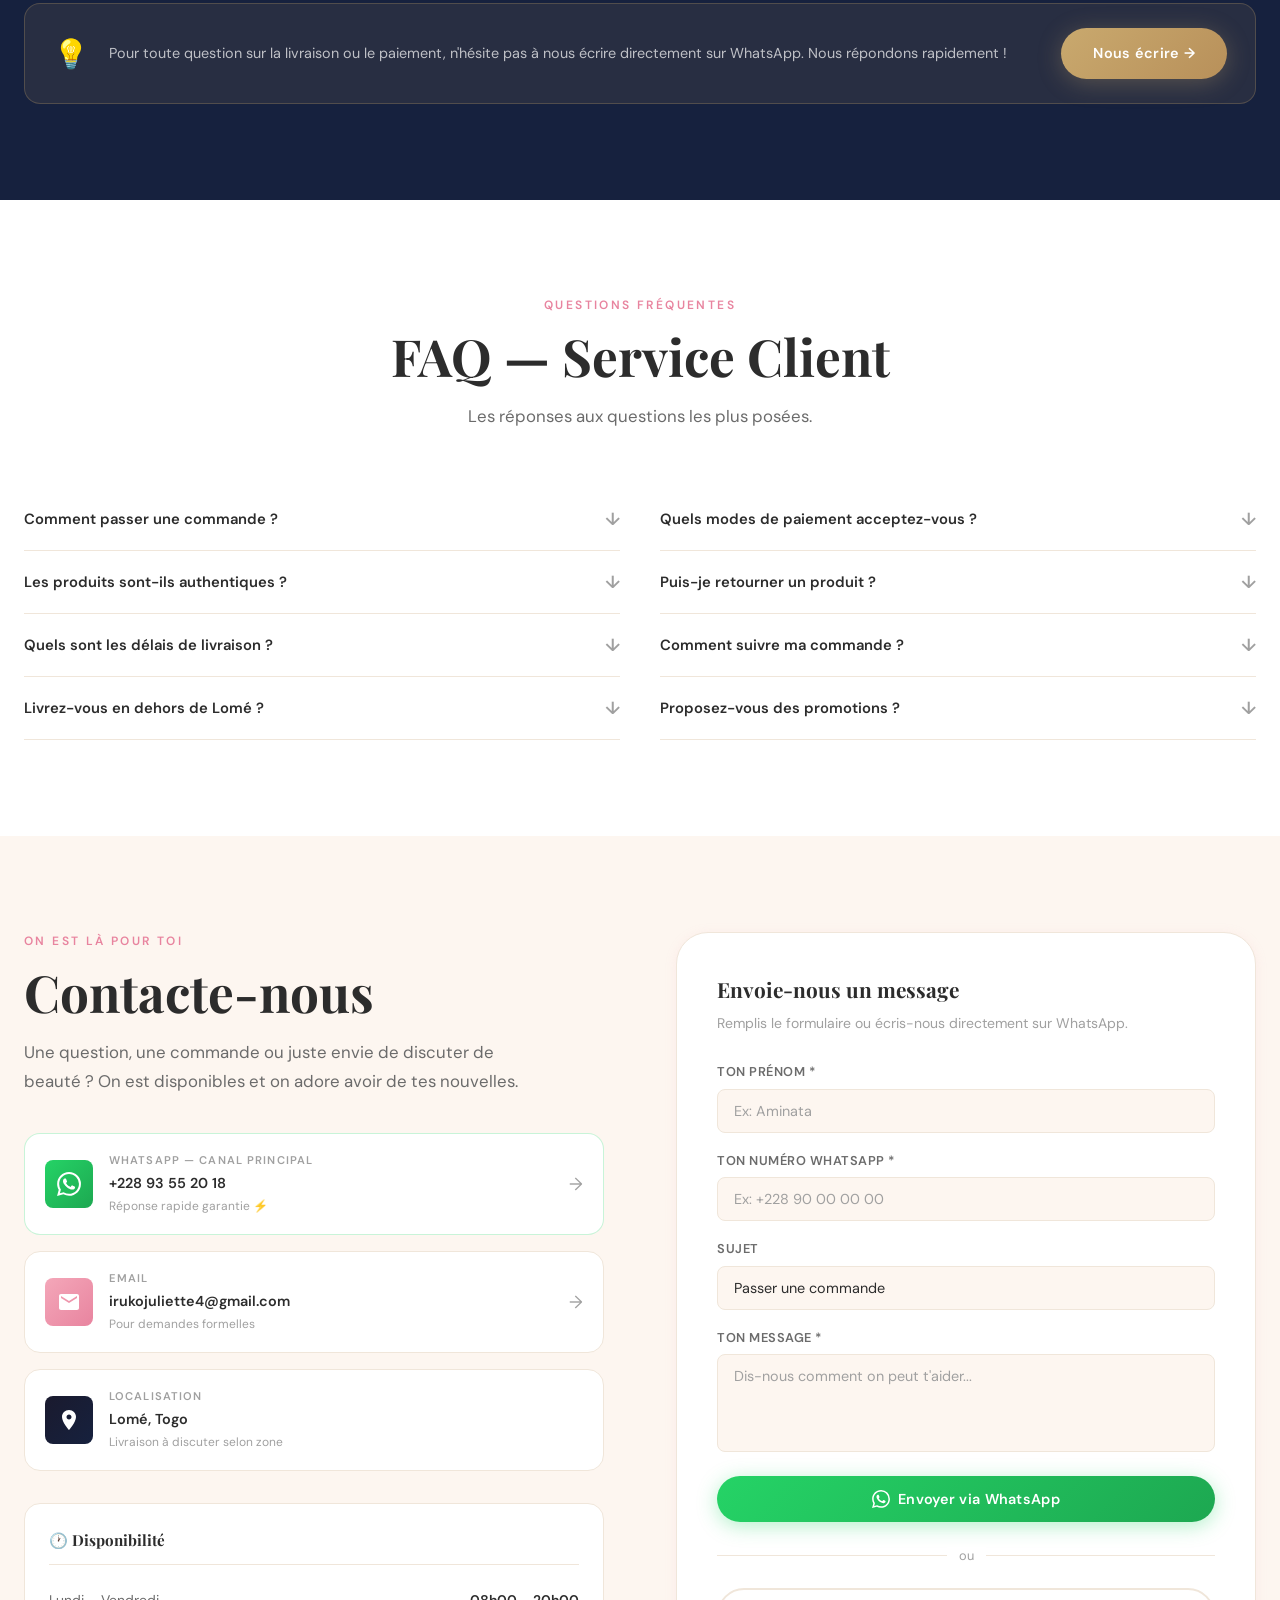
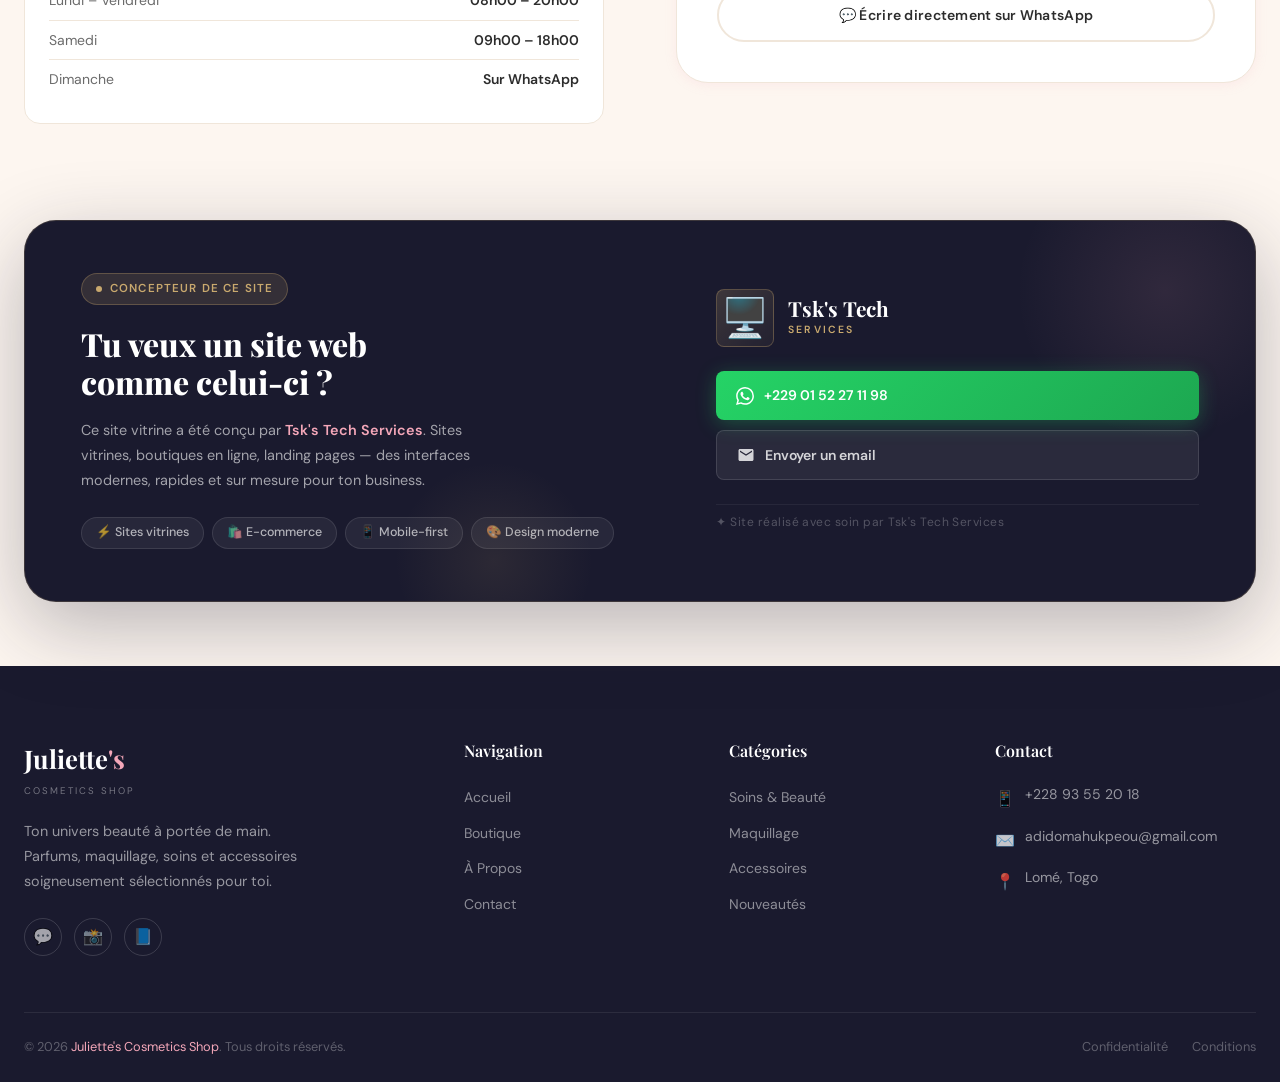
==== commit 32bde618: "Update apropos.html" ====
--- a/apropos.html
+++ b/apropos.html
@@ -378,13 +378,13 @@
               <span class="cc-arrow">→</span>
             </a>
 
-            <a href="mailto:adidomahukpeou@gmail.com" class="contact-channel contact-channel--email">
+            <a href="mailto:irukojuliette4@gmail.com" class="contact-channel contact-channel--email">
               <div class="cc-icon" style="background:linear-gradient(135deg,var(--rose),var(--rose-deep));">
                 <svg viewBox="0 0 24 24" width="24" fill="white"><path d="M20 4H4c-1.1 0-2 .9-2 2v12c0 1.1.9 2 2 2h16c1.1 0 2-.9 2-2V6c0-1.1-.9-2-2-2zm0 4l-8 5-8-5V6l8 5 8-5v2z"/></svg>
               </div>
               <div class="cc-text">
                 <p class="cc-label">Email</p>
-                <p class="cc-value">adidomahukpeou@gmail.com</p>
+                <p class="cc-value">irukojuliette4@gmail.com</p>
                 <p class="cc-desc">Pour demandes formelles</p>
               </div>
               <span class="cc-arrow">→</span>
--- a/css/style.css
+++ b/css/style.css
@@ -0,0 +1,180 @@
+/* ============================================================
+   JULIETTE'S COSMETICS SHOP — Global Stylesheet
+   ============================================================ */
+
+@import url('https://fonts.googleapis.com/css2?family=Playfair+Display:ital,wght@0,400;0,600;0,700;0,900;1,400;1,700&family=DM+Sans:wght@300;400;500;600&display=swap');
+
+/* ── CSS Variables ────────────────────────────────────────── */
+:root {
+  --rose:        #F4A7B9;
+  --rose-deep:   #E8849F;
+  --rose-light:  #FDE8EE;
+  --nude:        #FDF6F0;
+  --nude-dark:   #F0E6DA;
+  --charcoal:    #1A1A2E;
+  --charcoal-2:  #16213E;
+  --gold:        #C9A96E;
+  --gold-light:  #E8D5B0;
+  --white:       #FFFFFF;
+  --text-dark:   #2C2C2C;
+  --text-mid:    #6B6B6B;
+  --text-light:  #A0A0A0;
+  --font-display: 'Playfair Display', Georgia, serif;
+  --font-body:    'DM Sans', sans-serif;
+  --max-width: 1280px;
+  --nav-h: 72px;
+  --radius-sm: 8px;
+  --radius-md: 16px;
+  --radius-lg: 32px;
+  --shadow-sm:  0 2px 12px rgba(244,167,185,0.15);
+  --shadow-md:  0 8px 32px rgba(26,26,46,0.12);
+  --shadow-lg:  0 20px 60px rgba(26,26,46,0.18);
+  --shadow-gold: 0 4px 24px rgba(201,169,110,0.3);
+  --ease: cubic-bezier(0.25, 0.46, 0.45, 0.94);
+  --ease-bounce: cubic-bezier(0.34, 1.56, 0.64, 1);
+  --t-fast: 0.2s;
+  --t-mid:  0.4s;
+  --t-slow: 0.7s;
+}
+
+*, *::before, *::after { margin:0; padding:0; box-sizing:border-box; }
+html { scroll-behavior:smooth; font-size:16px; -webkit-font-smoothing:antialiased; }
+body { font-family:var(--font-body); background:var(--nude); color:var(--text-dark); overflow-x:hidden; line-height:1.6; }
+img { max-width:100%; display:block; }
+a { text-decoration:none; color:inherit; }
+ul { list-style:none; }
+button { border:none; cursor:pointer; font-family:var(--font-body); }
+
+/* Utility */
+.container { width:100%; max-width:var(--max-width); margin:0 auto; padding:0 24px; }
+.section-pad { padding:96px 0; }
+.section-pad-sm { padding:60px 0; }
+.dark-section { background:var(--charcoal); color:var(--white); }
+.dark-section-2 { background:var(--charcoal-2); color:var(--white); }
+
+.eyebrow { font-family:var(--font-body); font-size:0.75rem; font-weight:600; letter-spacing:0.2em; text-transform:uppercase; color:var(--rose-deep); margin-bottom:12px; display:block; }
+.eyebrow--gold { color:var(--gold); }
+.section-title { font-family:var(--font-display); font-size:clamp(2rem,4vw,3.2rem); font-weight:700; line-height:1.15; color:var(--text-dark); margin-bottom:16px; }
+.section-title--white { color:var(--white); }
+.section-subtitle { font-size:1.05rem; color:var(--text-mid); max-width:520px; line-height:1.75; }
+.section-subtitle--white { color:rgba(255,255,255,0.7); }
+
+/* Buttons */
+.btn { display:inline-flex; align-items:center; gap:8px; padding:14px 32px; border-radius:50px; font-size:0.9rem; font-weight:600; transition:all var(--t-mid) var(--ease); cursor:pointer; letter-spacing:0.02em; }
+.btn-primary { background:linear-gradient(135deg,var(--rose) 0%,var(--rose-deep) 100%); color:var(--white); box-shadow:0 4px 20px rgba(232,132,159,0.4); }
+.btn-primary:hover { transform:translateY(-2px); box-shadow:0 8px 32px rgba(232,132,159,0.5); }
+.btn-gold { background:linear-gradient(135deg,var(--gold) 0%,#b8905a 100%); color:var(--white); box-shadow:var(--shadow-gold); }
+.btn-gold:hover { transform:translateY(-2px); box-shadow:0 8px 32px rgba(201,169,110,0.5); }
+.btn-outline { background:transparent; color:var(--text-dark); border:2px solid var(--nude-dark); }
+.btn-outline:hover { border-color:var(--rose); color:var(--rose-deep); background:var(--rose-light); }
+.btn-outline--white { background:transparent; color:var(--white); border:2px solid rgba(255,255,255,0.35); }
+.btn-outline--white:hover { background:rgba(255,255,255,0.1); border-color:rgba(255,255,255,0.7); }
+.btn-whatsapp { background:linear-gradient(135deg,#25D366 0%,#1DA851 100%); color:var(--white); box-shadow:0 4px 20px rgba(37,211,102,0.35); }
+.btn-whatsapp:hover { transform:translateY(-2px); box-shadow:0 8px 32px rgba(37,211,102,0.5); }
+
+/* NAVBAR */
+.navbar { position:fixed; top:0; left:0; right:0; z-index:1000; height:var(--nav-h); display:flex; align-items:center; transition:all var(--t-mid) var(--ease); }
+.navbar.transparent { background:transparent; }
+.navbar.scrolled { background:rgba(253,246,240,0.95); backdrop-filter:blur(20px); box-shadow:0 1px 30px rgba(26,26,46,0.08); }
+.navbar.dark-nav { background:rgba(26,26,46,0.95); backdrop-filter:blur(20px); }
+.nav-inner { display:flex; align-items:center; justify-content:space-between; width:100%; max-width:var(--max-width); margin:0 auto; padding:0 24px; }
+.nav-logo { display:flex; flex-direction:column; line-height:1; }
+.nav-logo .logo-main { font-family:var(--font-display); font-size:1.5rem; font-weight:700; color:var(--charcoal); letter-spacing:-0.01em; transition:color var(--t-fast); }
+.nav-logo .logo-main span { color:var(--rose-deep); }
+.nav-logo .logo-sub { font-size:0.6rem; font-weight:600; letter-spacing:0.22em; text-transform:uppercase; color:var(--text-light); margin-top:2px; }
+.navbar.dark-nav .nav-logo .logo-main { color:var(--white); }
+.navbar.dark-nav .nav-logo .logo-sub { color:rgba(255,255,255,0.5); }
+.nav-links { display:flex; align-items:center; gap:40px; }
+.nav-links a { font-size:0.875rem; font-weight:500; color:var(--text-dark); letter-spacing:0.02em; position:relative; transition:color var(--t-fast); }
+.nav-links a::after { content:''; position:absolute; bottom:-4px; left:0; width:0; height:2px; background:var(--rose-deep); border-radius:2px; transition:width var(--t-mid) var(--ease); }
+.nav-links a:hover, .nav-links a.active { color:var(--rose-deep); }
+.nav-links a:hover::after, .nav-links a.active::after { width:100%; }
+.navbar.dark-nav .nav-links a { color:rgba(255,255,255,0.8); }
+.navbar.dark-nav .nav-links a:hover { color:var(--rose); }
+.nav-cta { display:flex; align-items:center; gap:16px; }
+.hamburger { display:none; flex-direction:column; gap:5px; background:none; padding:4px; }
+.hamburger span { display:block; width:24px; height:2px; background:var(--charcoal); border-radius:2px; transition:all var(--t-mid) var(--ease); }
+.navbar.dark-nav .hamburger span { background:var(--white); }
+.hamburger.open span:nth-child(1) { transform:translateY(7px) rotate(45deg); }
+.hamburger.open span:nth-child(2) { opacity:0; transform:scaleX(0); }
+.hamburger.open span:nth-child(3) { transform:translateY(-7px) rotate(-45deg); }
+.mobile-menu { position:fixed; top:var(--nav-h); left:0; right:0; background:rgba(253,246,240,0.98); backdrop-filter:blur(20px); padding:32px 24px 40px; display:flex; flex-direction:column; gap:8px; transform:translateY(-110%); opacity:0; transition:all var(--t-mid) var(--ease); z-index:999; border-bottom:1px solid var(--nude-dark); }
+.mobile-menu.open { transform:translateY(0); opacity:1; }
+.mobile-menu a { font-size:1.1rem; font-weight:500; color:var(--text-dark); padding:12px 0; border-bottom:1px solid var(--nude-dark); display:flex; align-items:center; justify-content:space-between; }
+.mobile-menu a:last-child { border-bottom:none; }
+.mobile-menu .mobile-cta { margin-top:16px; }
+
+/* FOOTER */
+.footer { background:var(--charcoal); color:rgba(255,255,255,0.75); padding:72px 0 0; }
+.footer-grid { display:grid; grid-template-columns:1.8fr 1fr 1fr 1.2fr; gap:48px; padding-bottom:56px; border-bottom:1px solid rgba(255,255,255,0.08); }
+.footer-brand .logo-main { font-family:var(--font-display); font-size:1.6rem; font-weight:700; color:var(--white); margin-bottom:4px; }
+.footer-brand .logo-main span { color:var(--rose); }
+.footer-brand .logo-sub { font-size:0.6rem; letter-spacing:0.22em; text-transform:uppercase; color:rgba(255,255,255,0.4); margin-bottom:20px; }
+.footer-brand p { font-size:0.9rem; line-height:1.75; color:rgba(255,255,255,0.55); margin-bottom:24px; max-width:280px; }
+.footer-socials { display:flex; gap:12px; }
+.footer-socials a { width:38px; height:38px; border-radius:50%; border:1px solid rgba(255,255,255,0.15); display:flex; align-items:center; justify-content:center; font-size:1rem; transition:all var(--t-fast); color:rgba(255,255,255,0.6); }
+.footer-socials a:hover { background:var(--rose-deep); border-color:var(--rose-deep); color:var(--white); transform:translateY(-2px); }
+.footer-col h4 { font-family:var(--font-display); font-size:1rem; font-weight:600; color:var(--white); margin-bottom:20px; }
+.footer-col ul { display:flex; flex-direction:column; gap:10px; }
+.footer-col ul li a { font-size:0.875rem; color:rgba(255,255,255,0.5); transition:color var(--t-fast); }
+.footer-col ul li a:hover { color:var(--rose); }
+.footer-contact-item { display:flex; align-items:flex-start; gap:10px; margin-bottom:14px; }
+.footer-contact-item .icon { font-size:1rem; margin-top:2px; flex-shrink:0; }
+.footer-contact-item p { font-size:0.875rem; color:rgba(255,255,255,0.55); line-height:1.5; }
+.footer-contact-item a { color:rgba(255,255,255,0.55); transition:color var(--t-fast); }
+.footer-contact-item a:hover { color:var(--rose); }
+.footer-bottom { padding:24px 0; display:flex; align-items:center; justify-content:space-between; flex-wrap:wrap; gap:12px; }
+.footer-bottom p { font-size:0.8rem; color:rgba(255,255,255,0.3); }
+.footer-bottom p span { color:var(--rose); }
+.footer-bottom-links { display:flex; gap:24px; }
+.footer-bottom-links a { font-size:0.8rem; color:rgba(255,255,255,0.3); transition:color var(--t-fast); }
+.footer-bottom-links a:hover { color:var(--rose); }
+
+/* WHATSAPP FLOAT */
+.whatsapp-float { position:fixed; bottom:32px; right:32px; z-index:900; display:flex; flex-direction:column; align-items:flex-end; gap:12px; }
+.whatsapp-float-btn { width:60px; height:60px; background:linear-gradient(135deg,#25D366 0%,#1DA851 100%); border-radius:50%; display:flex; align-items:center; justify-content:center; box-shadow:0 4px 24px rgba(37,211,102,0.45); cursor:pointer; transition:all var(--t-mid) var(--ease-bounce); position:relative; }
+.whatsapp-float-btn:hover { transform:scale(1.12); box-shadow:0 8px 40px rgba(37,211,102,0.55); }
+.whatsapp-float-btn svg { width:30px; height:30px; fill:var(--white); }
+.whatsapp-float-btn::before { content:''; position:absolute; inset:-6px; border-radius:50%; border:2px solid #25D366; opacity:0; animation:wa-pulse 2.5s ease-out infinite; }
+@keyframes wa-pulse { 0%{transform:scale(0.9);opacity:0.7;} 100%{transform:scale(1.5);opacity:0;} }
+.whatsapp-tooltip { background:var(--charcoal); color:var(--white); font-size:0.8rem; font-weight:500; padding:8px 16px; border-radius:50px; white-space:nowrap; box-shadow:var(--shadow-md); transform:translateX(10px); opacity:0; transition:all var(--t-mid) var(--ease); pointer-events:none; }
+.whatsapp-float:hover .whatsapp-tooltip { opacity:1; transform:translateX(0); }
+
+/* SCROLL ANIMATIONS */
+.reveal { opacity:0; transform:translateY(30px); transition:opacity var(--t-slow) var(--ease), transform var(--t-slow) var(--ease); }
+.reveal.visible { opacity:1; transform:translateY(0); }
+.reveal-left { opacity:0; transform:translateX(-40px); transition:opacity var(--t-slow) var(--ease), transform var(--t-slow) var(--ease); }
+.reveal-left.visible { opacity:1; transform:translateX(0); }
+.reveal-right { opacity:0; transform:translateX(40px); transition:opacity var(--t-slow) var(--ease), transform var(--t-slow) var(--ease); }
+.reveal-right.visible { opacity:1; transform:translateX(0); }
+.reveal-scale { opacity:0; transform:scale(0.92); transition:opacity var(--t-slow) var(--ease), transform var(--t-slow) var(--ease); }
+.reveal-scale.visible { opacity:1; transform:scale(1); }
+.delay-1{transition-delay:0.1s;} .delay-2{transition-delay:0.2s;} .delay-3{transition-delay:0.3s;} .delay-4{transition-delay:0.4s;} .delay-5{transition-delay:0.5s;} .delay-6{transition-delay:0.6s;}
+
+/* TICKER */
+.ticker-band { background:var(--charcoal); color:var(--white); overflow:hidden; height:40px; display:flex; align-items:center; }
+.ticker-track { display:flex; animation:ticker-scroll 30s linear infinite; white-space:nowrap; }
+.ticker-item { display:inline-flex; align-items:center; gap:12px; padding:0 32px; font-size:0.75rem; font-weight:500; letter-spacing:0.08em; text-transform:uppercase; color:rgba(255,255,255,0.7); }
+.ticker-item .dot { width:4px; height:4px; border-radius:50%; background:var(--rose); flex-shrink:0; }
+@keyframes ticker-scroll { 0%{transform:translateX(0);} 100%{transform:translateX(-50%);} }
+
+/* PAGE HERO BANNER */
+.page-hero-banner { background:var(--charcoal-2); padding:140px 0 80px; position:relative; overflow:hidden; }
+.page-hero-banner::before { content:''; position:absolute; top:-60px; right:-80px; width:500px; height:500px; background:radial-gradient(circle,rgba(244,167,185,0.12) 0%,transparent 70%); pointer-events:none; }
+.page-hero-banner .eyebrow { color:var(--rose); }
+.page-hero-banner .section-title { color:var(--white); }
+
+/* RESPONSIVE */
+@media (max-width:1024px) { .footer-grid { grid-template-columns:1fr 1fr; gap:40px; } }
+@media (max-width:768px) {
+  :root { --nav-h:64px; }
+  .nav-links, .nav-cta .btn:not(.btn-icon) { display:none; }
+  .hamburger { display:flex; }
+  .section-pad { padding:64px 0; }
+  .section-pad-sm { padding:40px 0; }
+  .footer-grid { grid-template-columns:1fr; gap:32px; }
+  .footer-bottom { flex-direction:column; text-align:center; }
+  .whatsapp-float { bottom:20px; right:20px; }
+  .whatsapp-float-btn { width:52px; height:52px; }
+}
+@media (max-width:480px) { .container { padding:0 16px; } }
--- a/css/apropos.css
+++ b/css/apropos.css
@@ -0,0 +1,926 @@
+/* ============================================================
+   À PROPOS PAGE — Styles
+   ============================================================ */
+
+/* HERO */
+.apropos-hero { padding: 140px 0 80px; overflow: hidden; }
+
+.ah-shapes {
+  position: absolute;
+  inset: 0;
+  pointer-events: none;
+  overflow: hidden;
+}
+
+.ah-shape {
+  position: absolute;
+  border-radius: 50%;
+  filter: blur(100px);
+  opacity: 0.2;
+}
+
+.ah-shape-1 {
+  width: 500px; height: 500px;
+  background: var(--rose);
+  top: -120px; left: -60px;
+  animation: blob-drift 9s ease-in-out infinite alternate;
+}
+
+.ah-shape-2 {
+  width: 350px; height: 350px;
+  background: var(--gold);
+  bottom: -60px; right: 10%;
+  animation: blob-drift 12s ease-in-out infinite alternate-reverse;
+}
+
+.ah-ring {
+  position: absolute;
+  width: 400px; height: 400px;
+  border: 1px solid rgba(244,167,185,0.15);
+  border-radius: 50%;
+  top: 50%; right: -60px;
+  transform: translateY(-50%);
+  animation: spin-slow 30s linear infinite;
+}
+
+@keyframes blob-drift { 0%{transform:translate(0,0);}  100%{transform:translate(25px,15px);} }
+@keyframes spin-slow  { to { transform: translateY(-50%) rotate(360deg); } }
+
+.ah-inner {
+  display: grid;
+  grid-template-columns: 1fr 1fr;
+  gap: 64px;
+  align-items: center;
+  position: relative;
+  z-index: 1;
+}
+
+.ah-em {
+  font-style: italic;
+  color: var(--rose);
+  position: relative;
+}
+
+.ah-nav-pills {
+  display: flex;
+  flex-wrap: wrap;
+  gap: 10px;
+  margin-top: 28px;
+}
+
+.pill-btn {
+  display: inline-block;
+  padding: 8px 20px;
+  border-radius: 50px;
+  border: 1px solid rgba(255,255,255,0.2);
+  color: rgba(255,255,255,0.75);
+  font-size: 0.825rem;
+  font-weight: 500;
+  transition: all var(--t-mid) var(--ease);
+  backdrop-filter: blur(8px);
+}
+
+.pill-btn:hover {
+  background: rgba(244,167,185,0.2);
+  border-color: var(--rose);
+  color: var(--rose);
+}
+
+/* Hero visual — floating cards */
+.ah-visual {
+  position: relative;
+  height: 320px;
+  display: flex;
+  align-items: center;
+  justify-content: center;
+}
+
+.ah-center-badge {
+  width: 100px; height: 100px;
+  border-radius: 50%;
+  background: linear-gradient(135deg, var(--rose-deep), var(--rose));
+  display: flex;
+  flex-direction: column;
+  align-items: center;
+  justify-content: center;
+  color: white;
+  text-align: center;
+  box-shadow: 0 8px 40px rgba(232,132,159,0.5);
+  z-index: 2;
+}
+
+.ah-center-badge span { font-size: 1.2rem; }
+.ah-center-badge p { font-family: var(--font-display); font-size: 0.7rem; font-weight: 700; line-height: 1; margin-top: 2px; }
+.ah-center-badge small { font-size: 0.55rem; opacity: 0.8; letter-spacing: 0.1em; }
+
+.ah-card {
+  position: absolute;
+  background: rgba(255,255,255,0.1);
+  backdrop-filter: blur(16px);
+  border: 1px solid rgba(255,255,255,0.15);
+  border-radius: var(--radius-md);
+  padding: 14px 18px;
+  display: flex;
+  align-items: center;
+  gap: 10px;
+  white-space: nowrap;
+}
+
+.ah-card-icon { font-size: 1.5rem; }
+.ah-card-label { font-size: 0.8rem; font-weight: 500; color: rgba(255,255,255,0.85); }
+
+.ah-card-1 { top: 20px; left: 0; animation: float-card 4s ease-in-out infinite; }
+.ah-card-2 { bottom: 30px; left: 20px; animation: float-card 5s ease-in-out infinite 0.5s; }
+.ah-card-3 { top: 50%; right: -10px; transform: translateY(-50%); animation: float-card 4.5s ease-in-out infinite 1s; }
+
+@keyframes float-card {
+  0%, 100% { transform: translateY(0); }
+  50%       { transform: translateY(-10px); }
+}
+.ah-card-3 { animation: float-card-mid 4.5s ease-in-out infinite 1s; }
+@keyframes float-card-mid {
+  0%, 100% { transform: translateY(-50%); }
+  50%       { transform: translateY(calc(-50% - 10px)); }
+}
+
+/* HISTOIRE */
+.histoire-section { background: var(--white); }
+
+.histoire-inner {
+  display: grid;
+  grid-template-columns: 1fr 1.2fr;
+  gap: 80px;
+  align-items: center;
+}
+
+.histoire-visual {
+  position: relative;
+}
+
+.hv-main {
+  width: 100%;
+  aspect-ratio: 1;
+  max-width: 380px;
+  background: linear-gradient(135deg, var(--rose-light) 0%, var(--nude-dark) 100%);
+  border-radius: var(--radius-lg);
+  display: flex;
+  align-items: center;
+  justify-content: center;
+  border: 1px solid rgba(244,167,185,0.3);
+  position: relative;
+  overflow: hidden;
+}
+
+.hv-main::before {
+  content: '';
+  position: absolute;
+  inset: 0;
+  background: radial-gradient(circle at 30% 30%, rgba(244,167,185,0.3), transparent 60%);
+}
+
+.hv-emoji-grid {
+  display: grid;
+  grid-template-columns: repeat(3, 1fr);
+  gap: 20px;
+  font-size: 2.5rem;
+  text-align: center;
+  position: relative;
+  z-index: 1;
+}
+
+.hv-emoji-grid span {
+  display: block;
+  animation: float-emoji 3s ease-in-out infinite;
+  filter: drop-shadow(0 4px 8px rgba(0,0,0,0.1));
+}
+
+.hv-emoji-grid span:nth-child(2) { animation-delay: 0.3s; }
+.hv-emoji-grid span:nth-child(3) { animation-delay: 0.6s; }
+.hv-emoji-grid span:nth-child(4) { animation-delay: 0.9s; }
+.hv-emoji-grid span:nth-child(5) { animation-delay: 1.2s; }
+.hv-emoji-grid span:nth-child(6) { animation-delay: 1.5s; }
+.hv-emoji-grid span:nth-child(7) { animation-delay: 1.8s; }
+.hv-emoji-grid span:nth-child(8) { animation-delay: 2.1s; }
+.hv-emoji-grid span:nth-child(9) { animation-delay: 2.4s; }
+
+@keyframes float-emoji {
+  0%, 100% { transform: translateY(0); }
+  50%       { transform: translateY(-8px); }
+}
+
+.hv-badge {
+  position: absolute;
+  bottom: -16px;
+  right: -16px;
+  background: var(--charcoal);
+  color: var(--white);
+  border-radius: var(--radius-md);
+  padding: 16px 20px;
+  display: flex;
+  align-items: center;
+  gap: 10px;
+  box-shadow: var(--shadow-lg);
+}
+
+.hv-badge-2 {
+  bottom: auto;
+  top: -16px;
+  right: auto;
+  left: -16px;
+  background: var(--white);
+  color: var(--text-dark);
+  border: 1px solid var(--nude-dark);
+}
+
+.hv-badge-num {
+  font-family: var(--font-display);
+  font-size: 1.8rem;
+  font-weight: 700;
+  color: var(--rose);
+  line-height: 1;
+}
+
+.hv-badge-icon { font-size: 1.8rem; line-height: 1; }
+
+.hv-badge-text {
+  font-size: 0.78rem;
+  font-weight: 500;
+  line-height: 1.35;
+  color: rgba(255,255,255,0.8);
+}
+
+.hv-badge-2 .hv-badge-text { color: var(--text-mid); }
+
+.histoire-p {
+  font-size: 1rem;
+  color: var(--text-mid);
+  line-height: 1.8;
+  margin-bottom: 18px;
+}
+
+.histoire-p strong { color: var(--text-dark); font-weight: 600; }
+.histoire-p em { color: var(--rose-deep); font-style: italic; }
+
+.histoire-tags {
+  display: flex;
+  flex-wrap: wrap;
+  gap: 10px;
+  margin-top: 28px;
+}
+
+.htag {
+  display: inline-block;
+  padding: 6px 16px;
+  border-radius: 50px;
+  background: var(--nude);
+  border: 1px solid var(--nude-dark);
+  font-size: 0.8rem;
+  font-weight: 500;
+  color: var(--text-mid);
+  transition: all var(--t-fast);
+}
+
+.htag:hover {
+  background: var(--rose-light);
+  border-color: var(--rose);
+  color: var(--rose-deep);
+}
+
+/* CHIFFRES */
+.chiffres-section { padding: 60px 0; }
+
+.chiffres-grid {
+  display: grid;
+  grid-template-columns: repeat(4, 1fr);
+  gap: 2px;
+  background: rgba(255,255,255,0.05);
+  border-radius: var(--radius-lg);
+  overflow: hidden;
+  border: 1px solid rgba(255,255,255,0.08);
+}
+
+.chiffre-item {
+  padding: 48px 24px;
+  text-align: center;
+  background: rgba(255,255,255,0.03);
+  border-right: 1px solid rgba(255,255,255,0.06);
+  transition: background var(--t-mid);
+}
+
+.chiffre-item:last-child { border-right: none; }
+.chiffre-item:hover { background: rgba(244,167,185,0.05); }
+
+.chiffre-num {
+  font-family: var(--font-display);
+  font-size: clamp(2.5rem, 5vw, 4rem);
+  font-weight: 900;
+  color: var(--rose);
+  line-height: 1;
+  display: inline;
+}
+
+.chiffre-plus {
+  font-family: var(--font-display);
+  font-size: clamp(1.5rem, 3vw, 2.5rem);
+  font-weight: 900;
+  color: var(--gold);
+}
+
+.chiffre-label {
+  font-size: 0.875rem;
+  color: rgba(255,255,255,0.5);
+  margin-top: 12px;
+  font-weight: 500;
+  letter-spacing: 0.02em;
+}
+
+/* VALEURS */
+.valeurs-section { background: var(--nude); }
+.section-header.text-center { text-align:center; margin-bottom:56px; }
+
+.valeurs-grid {
+  display: grid;
+  grid-template-columns: repeat(3, 1fr);
+  gap: 24px;
+}
+
+.valeur-card {
+  background: var(--white);
+  border-radius: var(--radius-md);
+  padding: 36px 28px;
+  border: 1px solid var(--nude-dark);
+  transition: all var(--t-mid) var(--ease);
+}
+
+.valeur-card:hover {
+  transform: translateY(-6px);
+  box-shadow: var(--shadow-md);
+  border-color: rgba(244,167,185,0.4);
+}
+
+.valeur-icon-wrap {
+  width: 56px; height: 56px;
+  border-radius: var(--radius-sm);
+  display: flex;
+  align-items: center;
+  justify-content: center;
+  margin-bottom: 20px;
+}
+
+.valeur-icon { font-size: 1.6rem; }
+
+.valeur-card h3 {
+  font-family: var(--font-display);
+  font-size: 1rem;
+  font-weight: 700;
+  color: var(--text-dark);
+  margin-bottom: 10px;
+}
+
+.valeur-card p {
+  font-size: 0.875rem;
+  color: var(--text-mid);
+  line-height: 1.7;
+}
+
+/* LIVRAISON */
+.livraison-section 
+.livraison-grid {
+  display: grid;
+  grid-template-columns: repeat(3, 1fr);
+  gap: 24px;
+  margin-top: 48px;
+}
+
+.livraison-card {
+  background: rgba(255,255,255,0.06);
+  border: 1px solid rgba(255,255,255,0.1);
+  border-radius: var(--radius-md);
+  padding: 36px 28px;
+  transition: all var(--t-mid);
+}
+
+.livraison-card:hover {
+  background: rgba(244,167,185,0.07);
+  border-color: rgba(244,167,185,0.25);
+  transform: translateY(-4px);
+}
+
+.lc-icon { font-size: 2.4rem; margin-bottom: 16px; }
+
+.livraison-card h3 {
+  font-family: var(--font-display);
+  font-size: 1.1rem;
+  font-weight: 700;
+  color: var(--white);
+  margin-bottom: 20px;
+  padding-bottom: 16px;
+  border-bottom: 1px solid rgba(255,255,255,0.1);
+}
+
+.lc-list { display: flex; flex-direction: column; gap: 12px; }
+
+.lc-list li {
+  display: flex;
+  align-items: flex-start;
+  gap: 10px;
+  font-size: 0.875rem;
+  color: rgba(255,255,255,0.65);
+  line-height: 1.5;
+}
+
+.lc-list li span { flex-shrink: 0; font-size: 1rem; }
+
+.livraison-note {
+  margin-top: 36px;
+  background: rgba(201,169,110,0.1);
+  border: 1px solid rgba(201,169,110,0.25);
+  border-radius: var(--radius-md);
+  padding: 24px 28px;
+  display: flex;
+  align-items: center;
+  gap: 20px;
+  flex-wrap: wrap;
+}
+
+.ln-icon { font-size: 1.8rem; flex-shrink: 0; }
+.livraison-note p { flex: 1; font-size: 0.9rem; color: rgba(255,255,255,0.7); min-width: 200px; }
+
+/* FAQ */
+.faq-section { background: var(--white); }
+
+.faq-grid {
+  display: grid;
+  grid-template-columns: 1fr 1fr;
+  gap: 16px 40px;
+  margin-top: 16px;
+}
+
+.faq-item {
+  border-bottom: 1px solid var(--nude-dark);
+}
+
+.faq-q {
+  width: 100%;
+  display: flex;
+  align-items: center;
+  justify-content: space-between;
+  gap: 16px;
+  padding: 20px 0;
+  background: none;
+  text-align: left;
+  font-family: var(--font-body);
+  font-size: 0.925rem;
+  font-weight: 600;
+  color: var(--text-dark);
+  cursor: pointer;
+  transition: color var(--t-fast);
+}
+
+.faq-q:hover { color: var(--rose-deep); }
+
+.faq-arrow {
+  flex-shrink: 0;
+  font-size: 1.1rem;
+  color: var(--text-light);
+  transition: transform var(--t-mid) var(--ease);
+  display: inline-block;
+}
+
+.faq-item.open .faq-arrow { transform: rotate(180deg); color: var(--rose-deep); }
+.faq-item.open .faq-q { color: var(--rose-deep); }
+
+.faq-a {
+  max-height: 0;
+  overflow: hidden;
+  transition: max-height var(--t-slow) var(--ease), padding var(--t-mid);
+}
+
+.faq-item.open .faq-a { max-height: 300px; padding-bottom: 20px; }
+
+.faq-a p {
+  font-size: 0.875rem;
+  color: var(--text-mid);
+  line-height: 1.75;
+}
+
+/* CONTACT */
+.contact-section { background: var(--nude); }
+
+.contact-inner {
+  display: grid;
+  grid-template-columns: 1fr 1fr;
+  gap: 72px;
+  align-items: start;
+}
+
+.contact-info .section-subtitle { margin-bottom: 36px; }
+
+.contact-channels { display: flex; flex-direction: column; gap: 16px; margin-bottom: 32px; }
+
+.contact-channel {
+  display: flex;
+  align-items: center;
+  gap: 16px;
+  padding: 18px 20px;
+  border-radius: var(--radius-md);
+  border: 1px solid var(--nude-dark);
+  background: var(--white);
+  transition: all var(--t-mid) var(--ease);
+  text-decoration: none;
+}
+
+.contact-channel:hover {
+  transform: translateX(6px);
+  box-shadow: var(--shadow-sm);
+}
+
+.contact-channel--wa { border-color: rgba(37,211,102,0.25); }
+.contact-channel--wa:hover { border-color: #25D366; background: rgba(37,211,102,0.04); }
+
+.contact-channel--email:hover { border-color: var(--rose); background: var(--rose-light); }
+
+.cc-icon {
+  width: 48px; height: 48px;
+  border-radius: var(--radius-sm);
+  background: linear-gradient(135deg, #25D366, #1DA851);
+  display: flex;
+  align-items: center;
+  justify-content: center;
+  flex-shrink: 0;
+}
+
+.cc-text { flex: 1; min-width: 0; }
+.cc-label { font-size: 0.7rem; font-weight: 600; letter-spacing: 0.1em; text-transform: uppercase; color: var(--text-light); margin-bottom: 2px; }
+.cc-value { font-size: 0.9rem; font-weight: 600; color: var(--text-dark); white-space: nowrap; overflow: hidden; text-overflow: ellipsis; }
+.cc-desc { font-size: 0.75rem; color: var(--text-light); margin-top: 2px; }
+.cc-arrow { color: var(--text-light); font-size: 1.1rem; flex-shrink: 0; transition: transform var(--t-fast); }
+.contact-channel:hover .cc-arrow { transform: translateX(4px); color: var(--text-dark); }
+
+.horaires-card {
+  background: var(--white);
+  border: 1px solid var(--nude-dark);
+  border-radius: var(--radius-md);
+  padding: 24px;
+}
+
+.horaires-title {
+  font-family: var(--font-display);
+  font-size: 0.95rem;
+  font-weight: 700;
+  color: var(--text-dark);
+  margin-bottom: 16px;
+  padding-bottom: 12px;
+  border-bottom: 1px solid var(--nude-dark);
+}
+
+.horaires-row {
+  display: flex;
+  justify-content: space-between;
+  align-items: center;
+  padding: 8px 0;
+  font-size: 0.875rem;
+  color: var(--text-mid);
+  border-bottom: 1px solid var(--nude-dark);
+}
+
+.horaires-row:last-child { border-bottom: none; }
+.h-time { font-weight: 600; color: var(--text-dark); }
+
+/* FORM */
+.contact-form-card {
+  background: var(--white);
+  border-radius: var(--radius-lg);
+  padding: 40px;
+  border: 1px solid var(--nude-dark);
+  box-shadow: var(--shadow-sm);
+}
+
+.cfc-header { margin-bottom: 28px; }
+.cfc-header h3 { font-family: var(--font-display); font-size: 1.3rem; font-weight: 700; color: var(--text-dark); margin-bottom: 6px; }
+.cfc-header p { font-size: 0.875rem; color: var(--text-light); }
+
+.contact-form { display: flex; flex-direction: column; gap: 18px; }
+
+.form-group { display: flex; flex-direction: column; gap: 6px; }
+
+.form-group label {
+  font-size: 0.8rem;
+  font-weight: 600;
+  color: var(--text-mid);
+  letter-spacing: 0.04em;
+  text-transform: uppercase;
+}
+
+.form-group input,
+.form-group select,
+.form-group textarea {
+  width: 100%;
+  padding: 12px 16px;
+  border: 1.5px solid var(--nude-dark);
+  border-radius: var(--radius-sm);
+  font-family: var(--font-body);
+  font-size: 0.9rem;
+  color: var(--text-dark);
+  background: var(--nude);
+  transition: border-color var(--t-fast), box-shadow var(--t-fast);
+  outline: none;
+  resize: none;
+  appearance: none;
+}
+
+.form-group input:focus,
+.form-group select:focus,
+.form-group textarea:focus {
+  border-color: var(--rose);
+  box-shadow: 0 0 0 3px rgba(244,167,185,0.2);
+  background: var(--white);
+}
+
+.form-group input::placeholder,
+.form-group textarea::placeholder { color: var(--text-light); }
+
+.w-full { width: 100%; justify-content: center; margin-top: 6px; }
+
+.cfc-divider {
+  text-align: center;
+  margin: 20px 0;
+  position: relative;
+}
+
+.cfc-divider::before {
+  content: '';
+  position: absolute;
+  top: 50%; left: 0; right: 0;
+  height: 1px;
+  background: var(--nude-dark);
+}
+
+.cfc-divider span {
+  position: relative;
+  background: var(--white);
+  padding: 0 12px;
+  font-size: 0.8rem;
+  color: var(--text-light);
+}
+
+.direct-wa-btn {
+  width: 100%;
+  justify-content: center;
+  font-size: 0.875rem;
+}
+
+/* RESPONSIVE */
+@media (max-width: 1024px) {
+  .ah-inner { grid-template-columns: 1fr; gap: 40px; }
+  .ah-visual { display: none; }
+  .histoire-inner { grid-template-columns: 1fr; gap: 48px; }
+  .hv-main { max-width: 100%; aspect-ratio: 16/7; }
+  .valeurs-grid { grid-template-columns: repeat(2, 1fr); }
+  .livraison-grid { grid-template-columns: 1fr; }
+  .chiffres-grid { grid-template-columns: repeat(2, 1fr); }
+  .chiffre-item:nth-child(2) { border-right: none; }
+  .faq-grid { grid-template-columns: 1fr; }
+  .contact-inner { grid-template-columns: 1fr; gap: 48px; }
+}
+
+@media (max-width: 768px) {
+  .valeurs-grid { grid-template-columns: 1fr; }
+  .chiffres-grid { grid-template-columns: repeat(2, 1fr); }
+  .contact-form-card { padding: 28px 20px; }
+  .ah-nav-pills { gap: 8px; }
+  .pill-btn { font-size: 0.78rem; padding: 7px 14px; }
+}
+
+@media (max-width: 480px) {
+  .chiffres-grid { grid-template-columns: 1fr 1fr; }
+}
+
+/* ============================================================
+   TSK'S TECH SERVICES — Encart Publicitaire
+   ============================================================ */
+
+.tsk-section {
+  background: var(--nude);
+  padding: 0 0 64px;
+}
+
+.tsk-card {
+  position: relative;
+  background: var(--charcoal);
+  border-radius: var(--radius-lg);
+  padding: 52px 56px;
+  display: grid;
+  grid-template-columns: 1.2fr 1fr;
+  gap: 56px;
+  align-items: center;
+  overflow: hidden;
+  border: 1px solid rgba(201,169,110,0.2);
+  box-shadow: 0 24px 80px rgba(26,26,46,0.3);
+}
+
+/* Decorative blobs inside card */
+.tsk-deco-1 {
+  position: absolute;
+  width: 300px; height: 300px;
+  border-radius: 50%;
+  background: radial-gradient(circle, rgba(244,167,185,0.1) 0%, transparent 70%);
+  top: -80px; right: -60px;
+  pointer-events: none;
+}
+
+.tsk-deco-2 {
+  position: absolute;
+  width: 200px; height: 200px;
+  border-radius: 50%;
+  background: radial-gradient(circle, rgba(201,169,110,0.1) 0%, transparent 70%);
+  bottom: -60px; left: 30%;
+  pointer-events: none;
+}
+
+/* LEFT SIDE */
+.tsk-badge {
+  display: inline-flex;
+  align-items: center;
+  gap: 8px;
+  background: rgba(201,169,110,0.15);
+  border: 1px solid rgba(201,169,110,0.3);
+  color: var(--gold);
+  font-size: 0.72rem;
+  font-weight: 600;
+  letter-spacing: 0.1em;
+  text-transform: uppercase;
+  padding: 6px 14px;
+  border-radius: 50px;
+  margin-bottom: 20px;
+}
+
+.tsk-badge-dot {
+  width: 6px; height: 6px;
+  border-radius: 50%;
+  background: var(--gold);
+  animation: badge-blink 1.8s ease-in-out infinite;
+}
+
+@keyframes badge-blink {
+  0%, 100% { opacity: 1; }
+  50%       { opacity: 0.3; }
+}
+
+.tsk-title {
+  font-family: var(--font-display);
+  font-size: clamp(1.5rem, 2.5vw, 2.1rem);
+  font-weight: 800;
+  color: var(--white);
+  line-height: 1.2;
+  margin-bottom: 16px;
+}
+
+.tsk-desc {
+  font-size: 0.9rem;
+  color: rgba(255,255,255,0.6);
+  line-height: 1.75;
+  margin-bottom: 24px;
+  max-width: 420px;
+}
+
+.tsk-desc strong {
+  color: var(--rose);
+  font-weight: 600;
+}
+
+.tsk-tags {
+  display: flex;
+  flex-wrap: wrap;
+  gap: 8px;
+}
+
+.tsk-tags span {
+  display: inline-block;
+  padding: 5px 14px;
+  border-radius: 50px;
+  background: rgba(255,255,255,0.06);
+  border: 1px solid rgba(255,255,255,0.1);
+  color: rgba(255,255,255,0.65);
+  font-size: 0.78rem;
+  font-weight: 500;
+  transition: all var(--t-fast);
+}
+
+.tsk-tags span:hover {
+  background: rgba(244,167,185,0.12);
+  border-color: rgba(244,167,185,0.3);
+  color: var(--rose);
+}
+
+/* RIGHT SIDE */
+.tsk-right {
+  display: flex;
+  flex-direction: column;
+  gap: 24px;
+  position: relative;
+  z-index: 1;
+}
+
+.tsk-logo {
+  display: flex;
+  align-items: center;
+  gap: 14px;
+}
+
+.tsk-logo-icon {
+  font-size: 2.4rem;
+  width: 58px; height: 58px;
+  background: linear-gradient(135deg, rgba(201,169,110,0.2), rgba(201,169,110,0.05));
+  border: 1px solid rgba(201,169,110,0.3);
+  border-radius: var(--radius-sm);
+  display: flex;
+  align-items: center;
+  justify-content: center;
+  flex-shrink: 0;
+}
+
+.tsk-logo-name {
+  font-family: var(--font-display);
+  font-size: 1.3rem;
+  font-weight: 700;
+  color: var(--white);
+  line-height: 1;
+}
+
+.tsk-logo-sub {
+  font-size: 0.65rem;
+  letter-spacing: 0.2em;
+  text-transform: uppercase;
+  color: var(--gold);
+  margin-top: 3px;
+  font-weight: 600;
+}
+
+.tsk-contacts {
+  display: flex;
+  flex-direction: column;
+  gap: 10px;
+}
+
+.tsk-contact-btn {
+  display: inline-flex;
+  align-items: center;
+  gap: 10px;
+  padding: 13px 20px;
+  border-radius: var(--radius-sm);
+  font-size: 0.875rem;
+  font-weight: 600;
+  transition: all var(--t-mid) var(--ease);
+  border: none;
+  cursor: pointer;
+}
+
+.tsk-wa {
+  background: linear-gradient(135deg, #25D366, #1DA851);
+  color: var(--white);
+  box-shadow: 0 4px 20px rgba(37,211,102,0.3);
+}
+
+.tsk-wa:hover {
+  transform: translateY(-2px);
+  box-shadow: 0 8px 32px rgba(37,211,102,0.45);
+}
+
+.tsk-email {
+  background: rgba(255,255,255,0.07);
+  color: rgba(255,255,255,0.8);
+  border: 1px solid rgba(255,255,255,0.12);
+}
+
+.tsk-email:hover {
+  background: rgba(244,167,185,0.12);
+  border-color: rgba(244,167,185,0.3);
+  color: var(--rose);
+  transform: translateY(-2px);
+}
+
+.tsk-made {
+  font-size: 0.75rem;
+  color: rgba(255,255,255,0.25);
+  letter-spacing: 0.04em;
+  padding-top: 8px;
+  border-top: 1px solid rgba(255,255,255,0.06);
+}
+
+/* RESPONSIVE */
+@media (max-width: 900px) {
+  .tsk-card {
+    grid-template-columns: 1fr;
+    padding: 40px 32px;
+    gap: 36px;
+  }
+}
+
+@media (max-width: 480px) {
+  .tsk-card { padding: 32px 24px; }
+  .tsk-tags { gap: 6px; }
+  .tsk-tags span { font-size: 0.72rem; padding: 4px 10px; }
+}
+
+
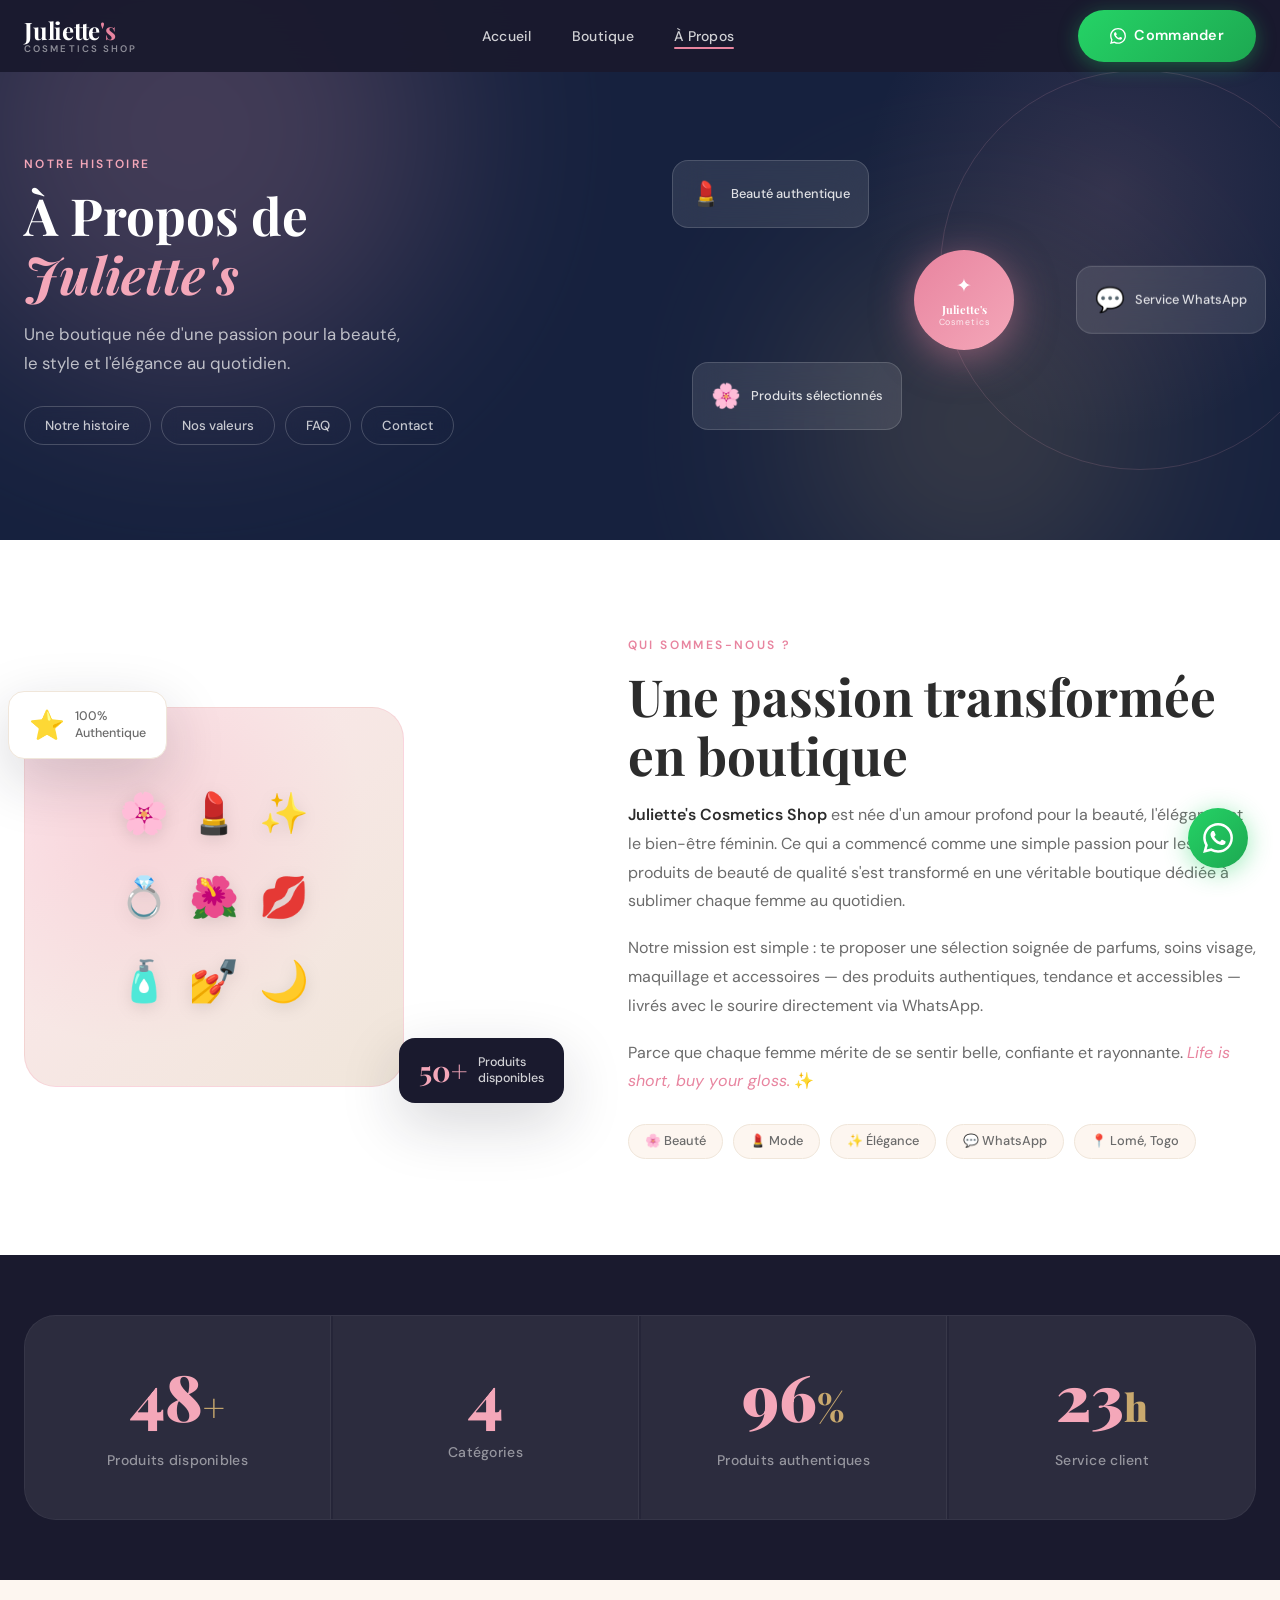
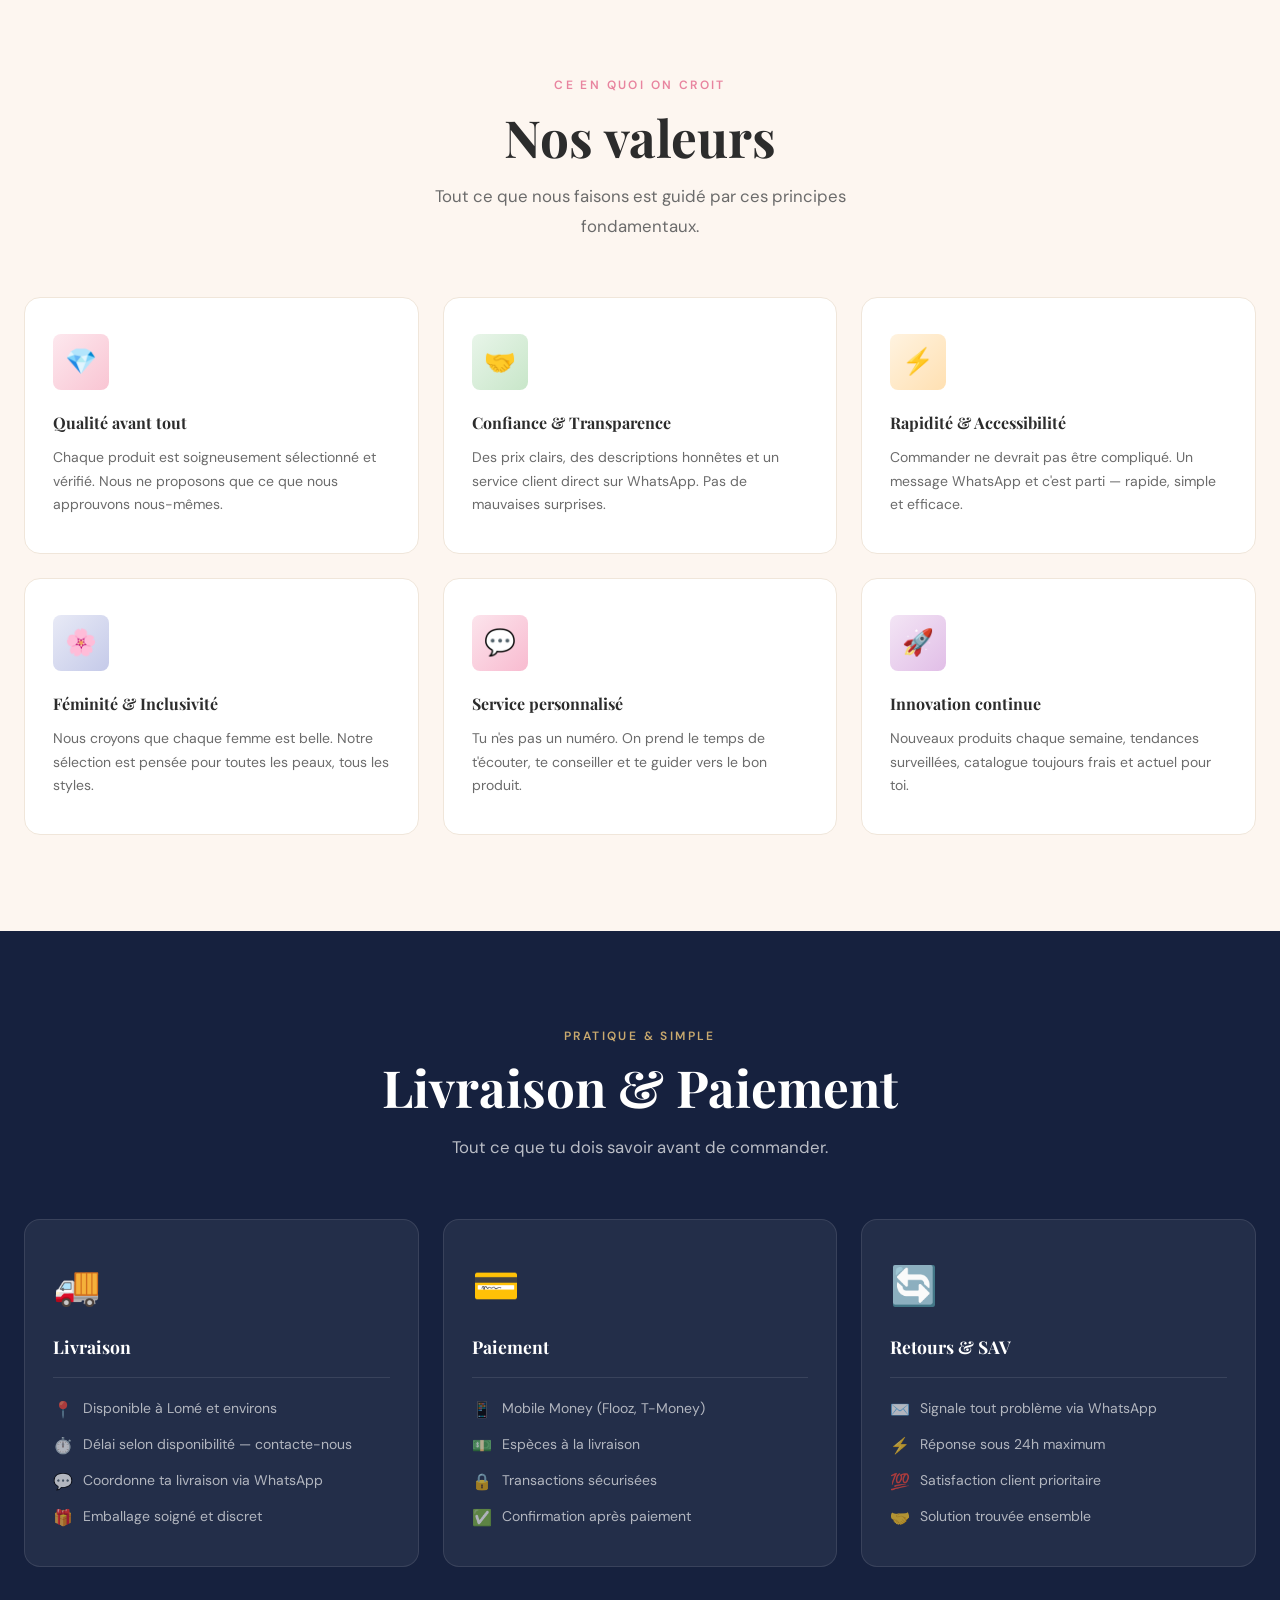
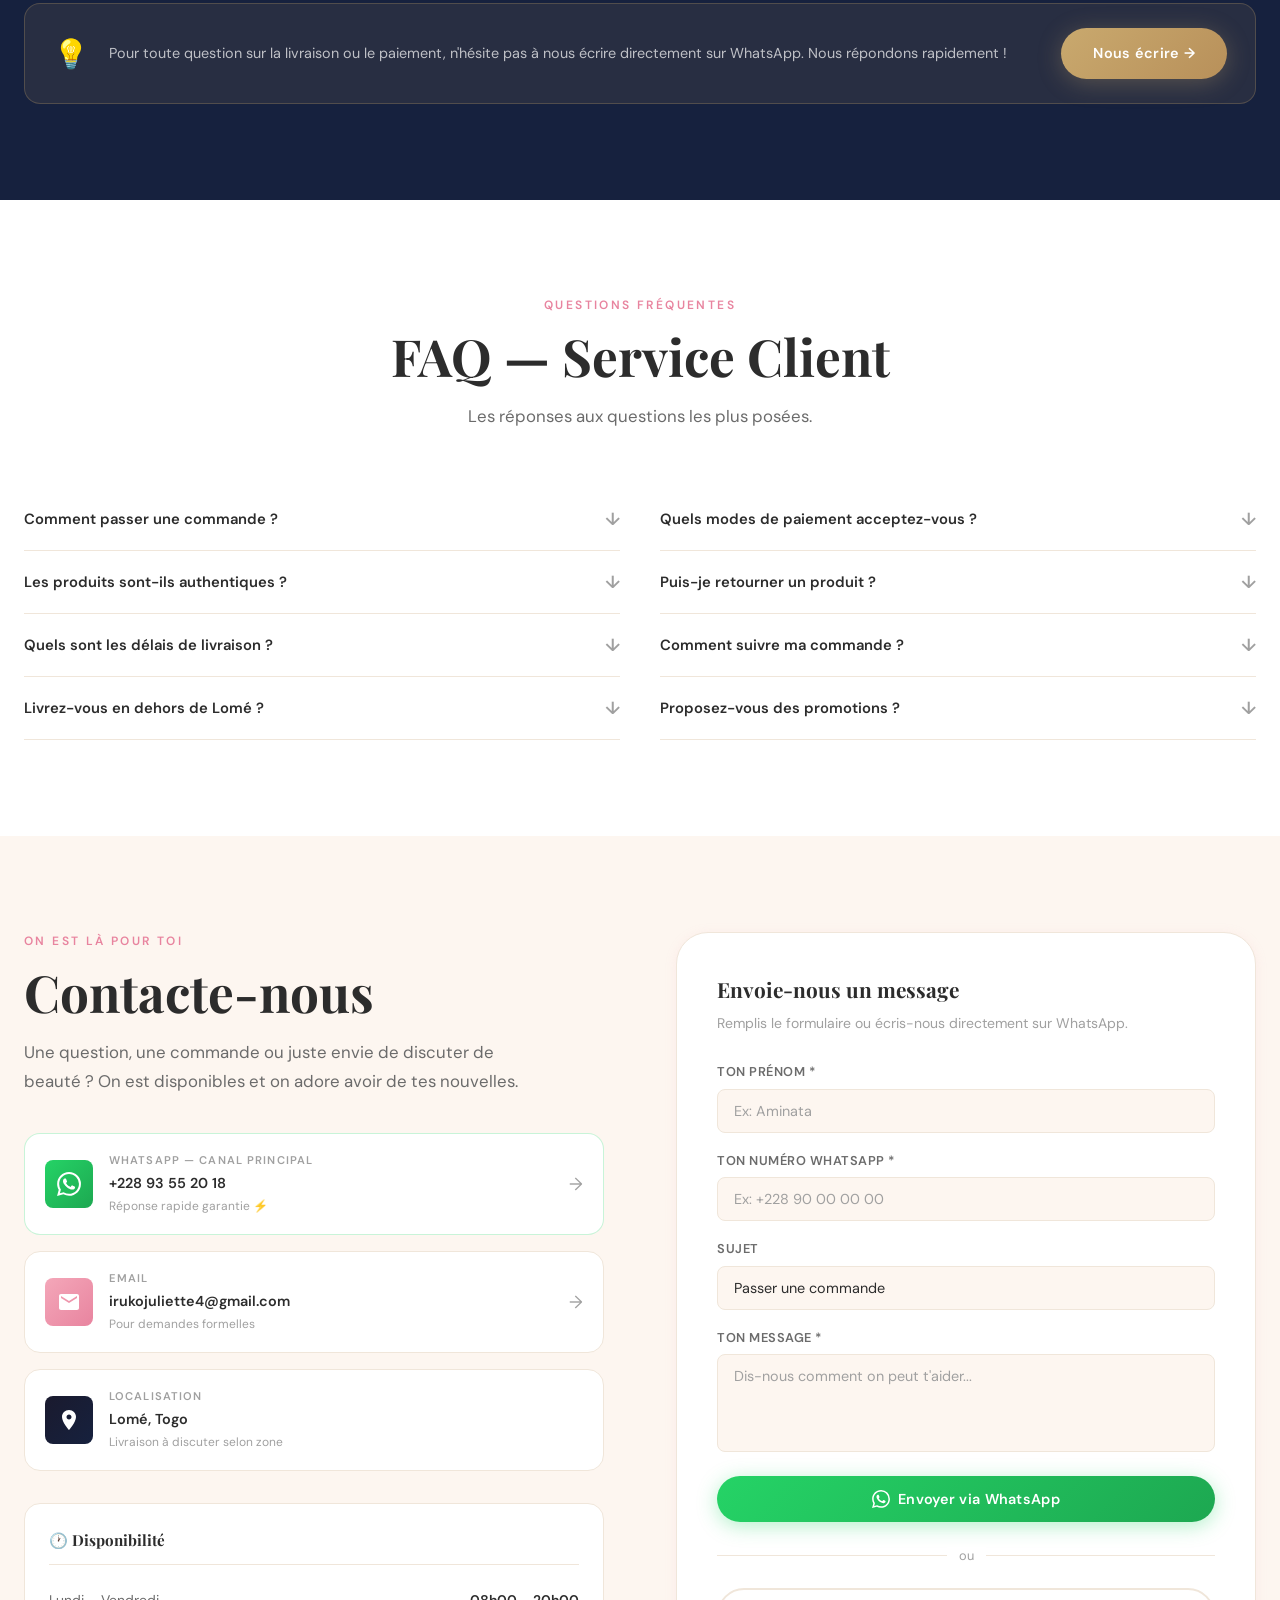
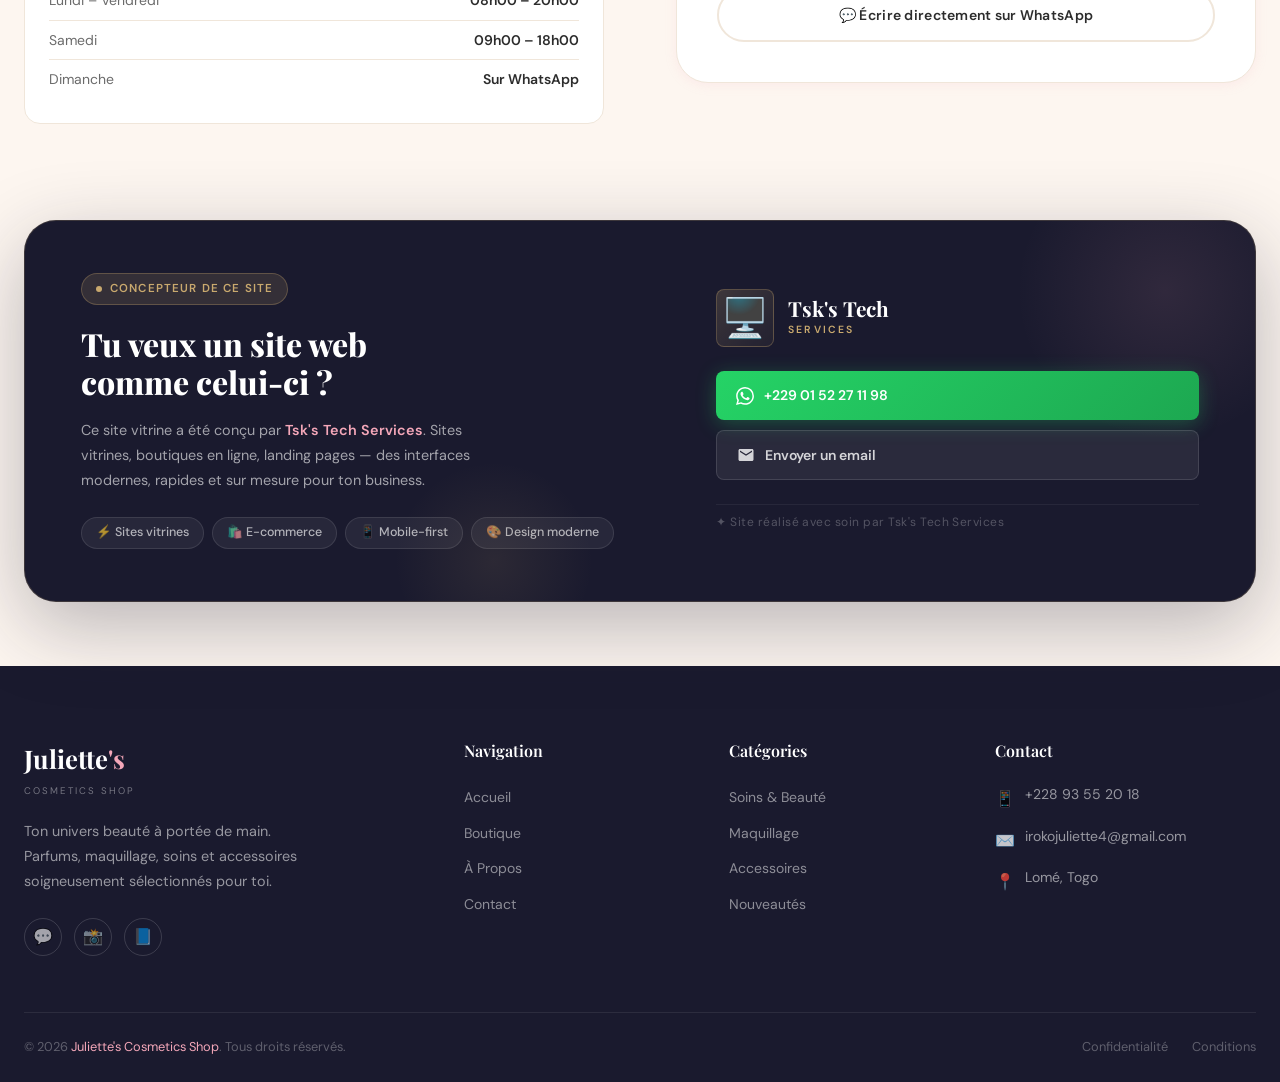
==== commit 3092ec9d: "Update apropos.html" ====
--- a/apropos.html
+++ b/apropos.html
@@ -521,7 +521,7 @@
           <div class="logo-sub">Cosmetics Shop</div>
           <p>Ton univers beauté à portée de main. Parfums, maquillage, soins et accessoires soigneusement sélectionnés pour toi.</p>
           <div class="footer-socials">
-            <a href="#" title="WhatsApp">💬</a>
+            <a href="https://wa.me/22893552018 " title="WhatsApp">💬</a>
             <a href="#" title="Instagram">📸</a>
             <a href="#" title="Facebook">📘</a>
           </div>
@@ -552,7 +552,7 @@
           </div>
           <div class="footer-contact-item">
             <span class="icon">✉️</span>
-            <p><a href="mailto:adidomahukpeou@gmail.com">adidomahukpeou@gmail.com</a></p>
+            <p><a href="mailto:irokojuliette4@gmail.com">irokojuliette4@gmail.com</a></p>
           </div>
           <div class="footer-contact-item">
             <span class="icon">📍</span>
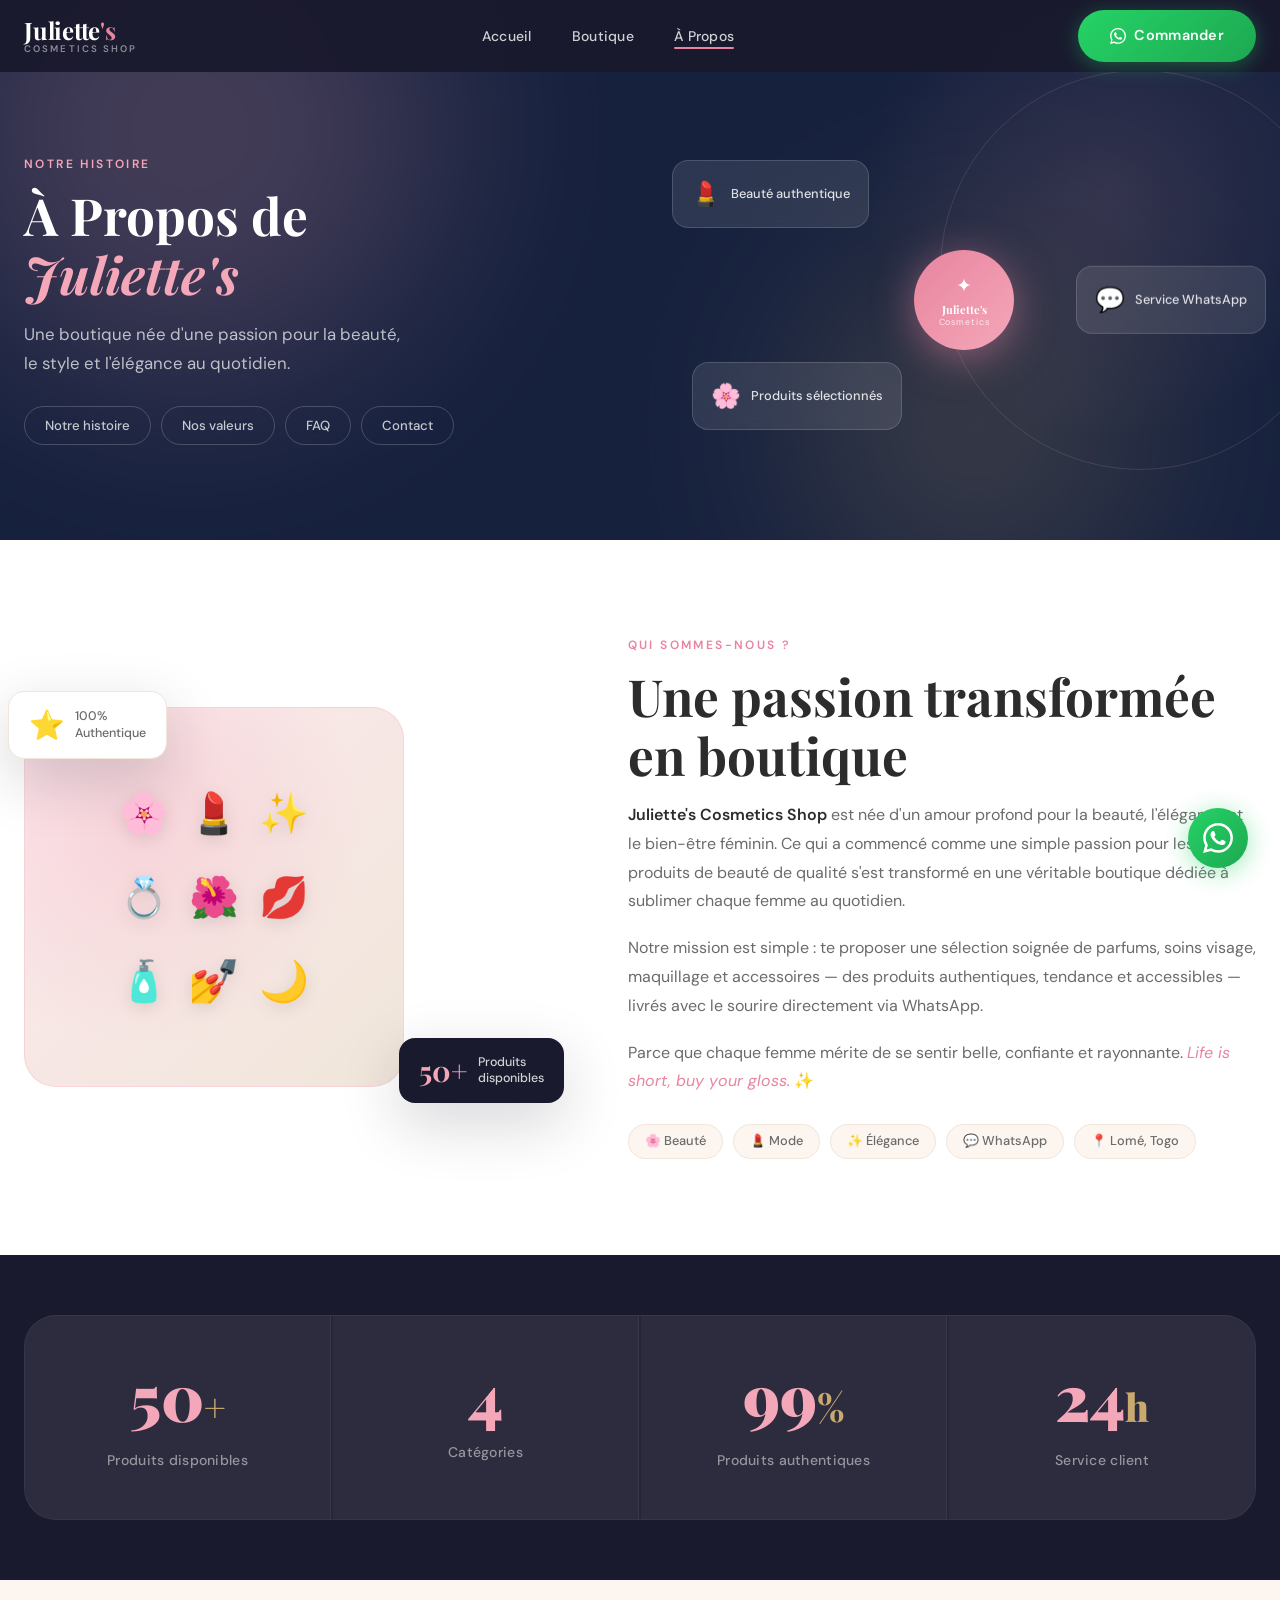
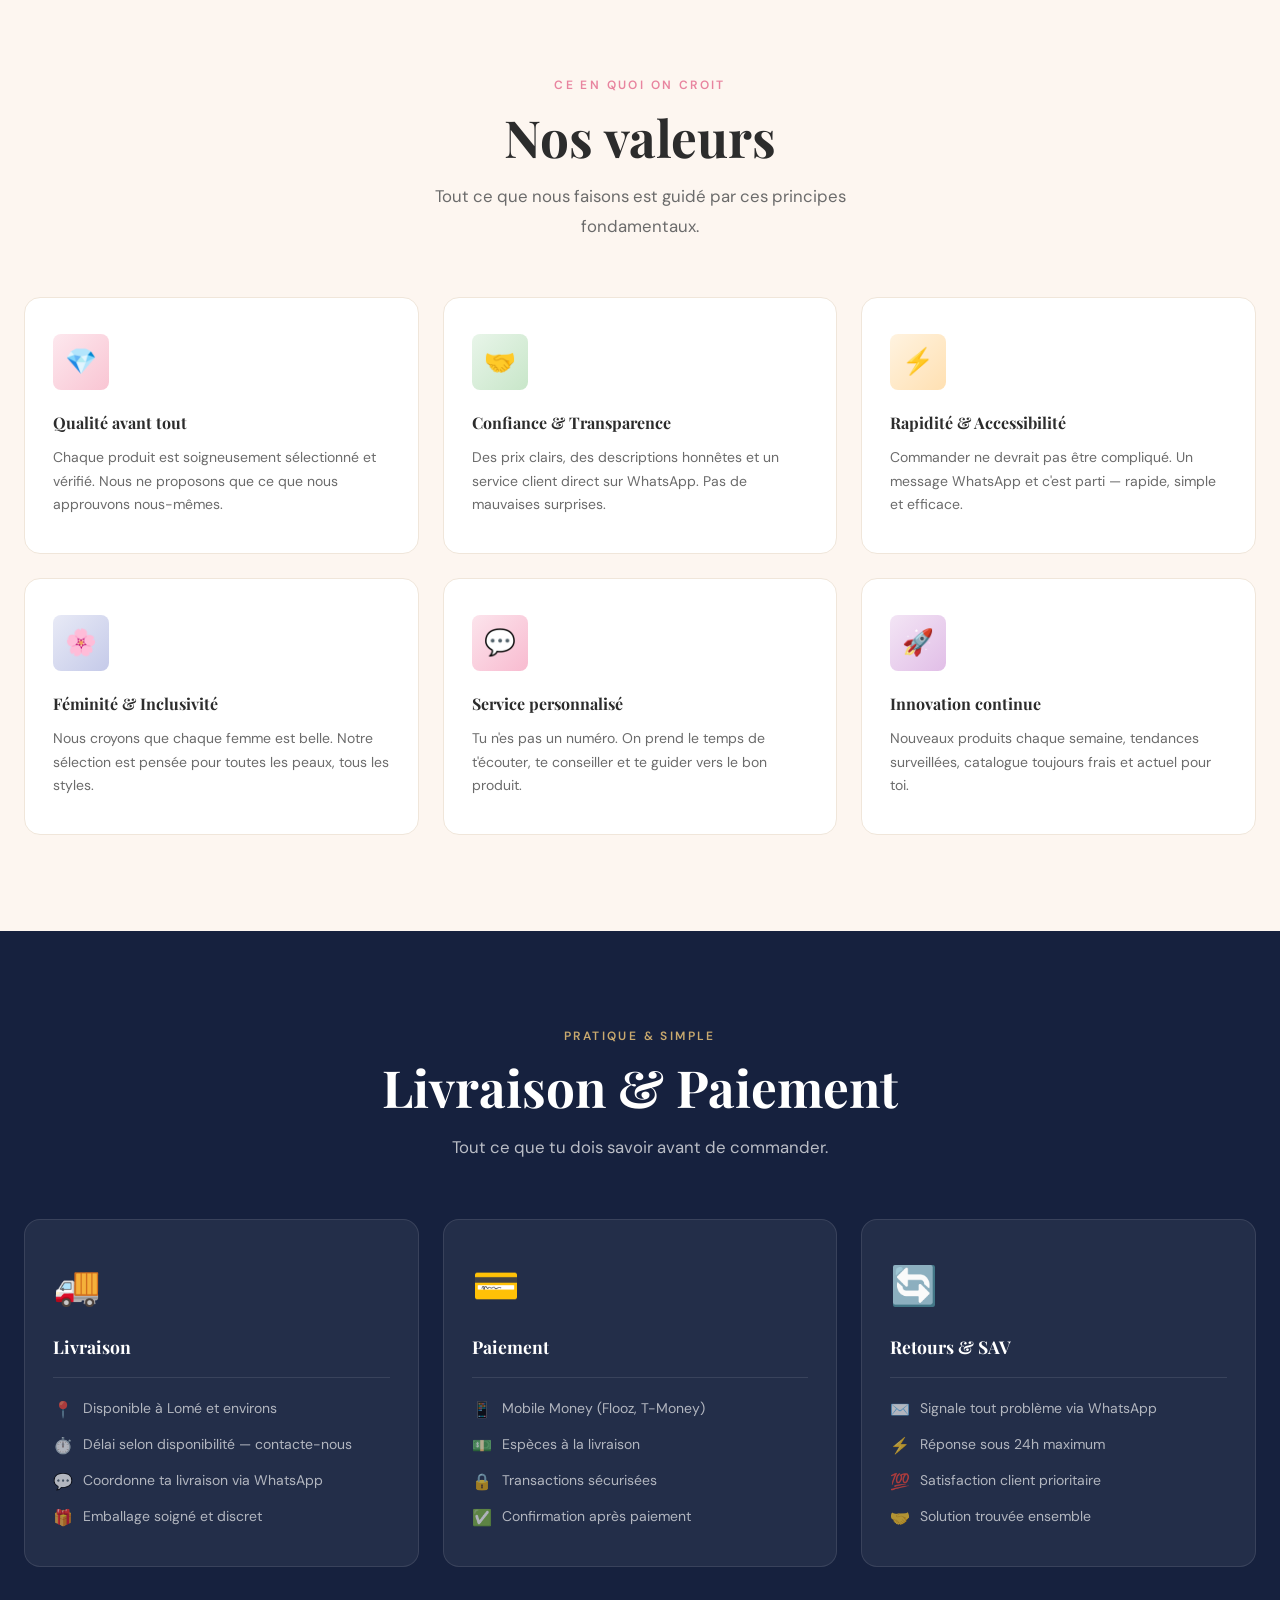
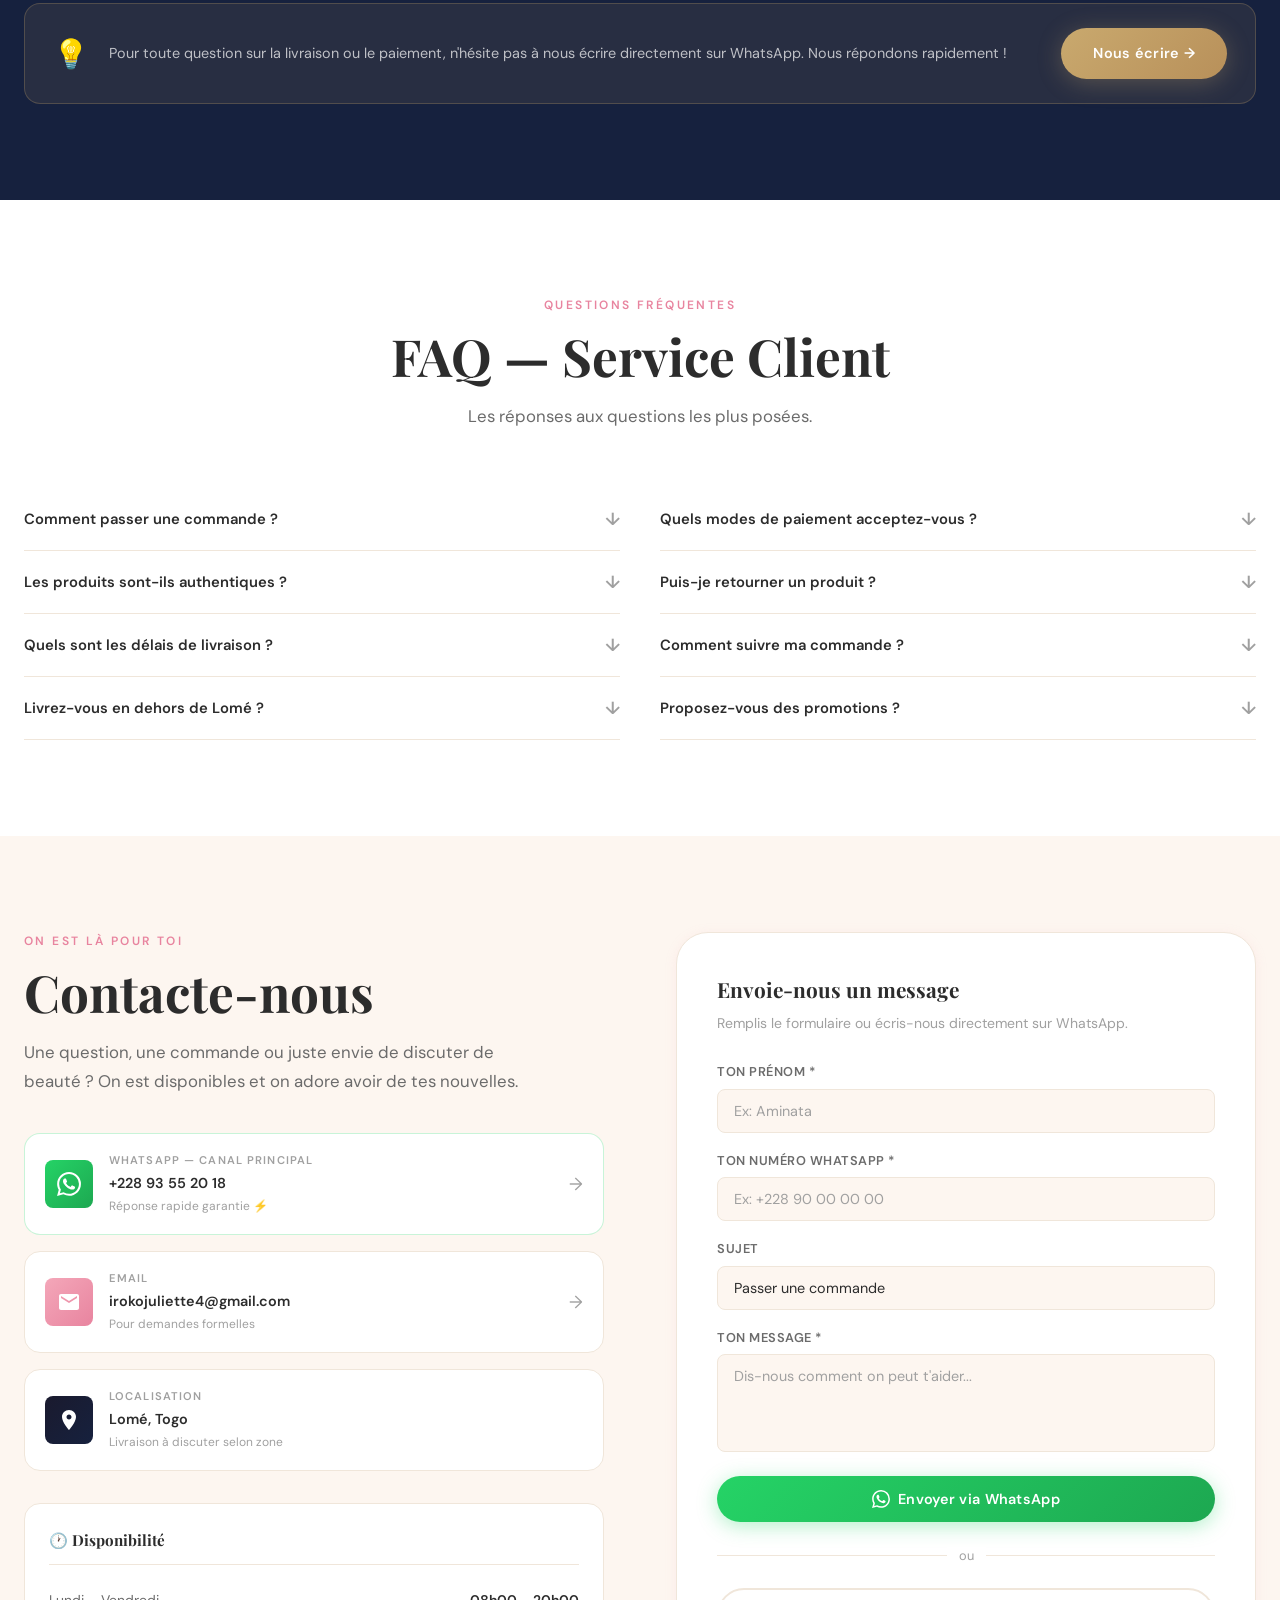
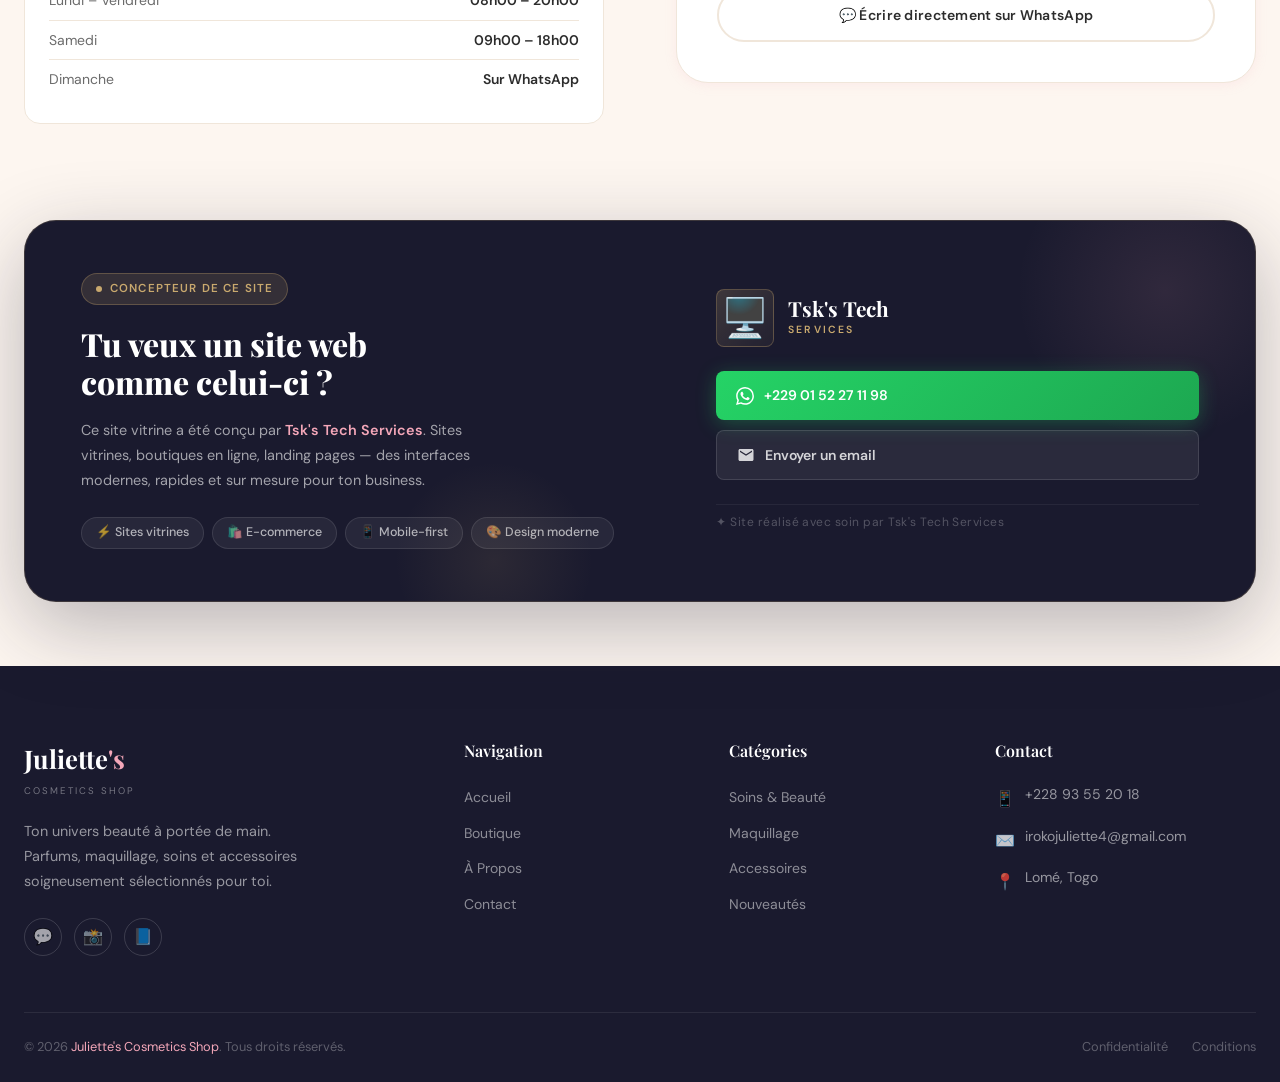
==== commit 8dec0ae2: "Update apropos.html" ====
--- a/apropos.html
+++ b/apropos.html
@@ -378,13 +378,13 @@
               <span class="cc-arrow">→</span>
             </a>
 
-            <a href="mailto:irukojuliette4@gmail.com" class="contact-channel contact-channel--email">
+            <a href="mailto:irokojuliette4@gmail.com" class="contact-channel contact-channel--email">
               <div class="cc-icon" style="background:linear-gradient(135deg,var(--rose),var(--rose-deep));">
                 <svg viewBox="0 0 24 24" width="24" fill="white"><path d="M20 4H4c-1.1 0-2 .9-2 2v12c0 1.1.9 2 2 2h16c1.1 0 2-.9 2-2V6c0-1.1-.9-2-2-2zm0 4l-8 5-8-5V6l8 5 8-5v2z"/></svg>
               </div>
               <div class="cc-text">
                 <p class="cc-label">Email</p>
-                <p class="cc-value">irukojuliette4@gmail.com</p>
+                <p class="cc-value">irokojuliette4@gmail.com</p>
                 <p class="cc-desc">Pour demandes formelles</p>
               </div>
               <span class="cc-arrow">→</span>
